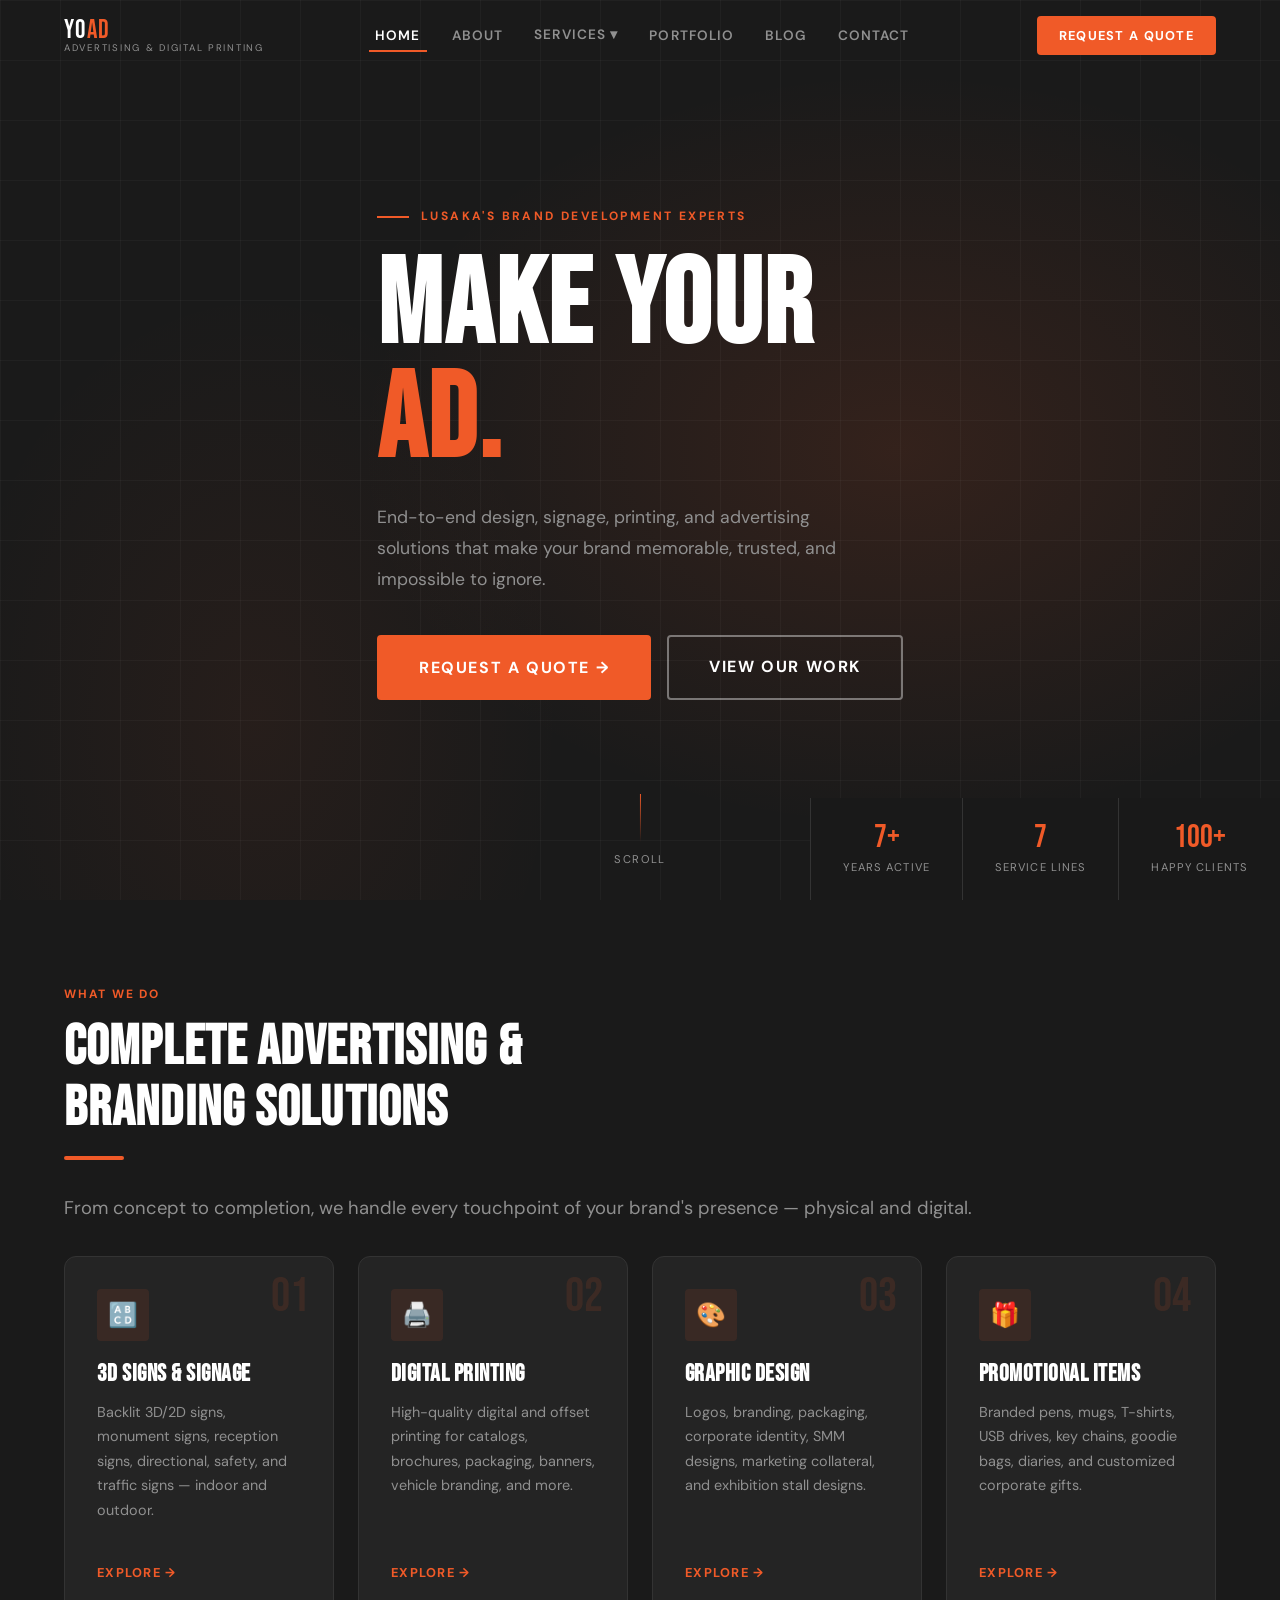
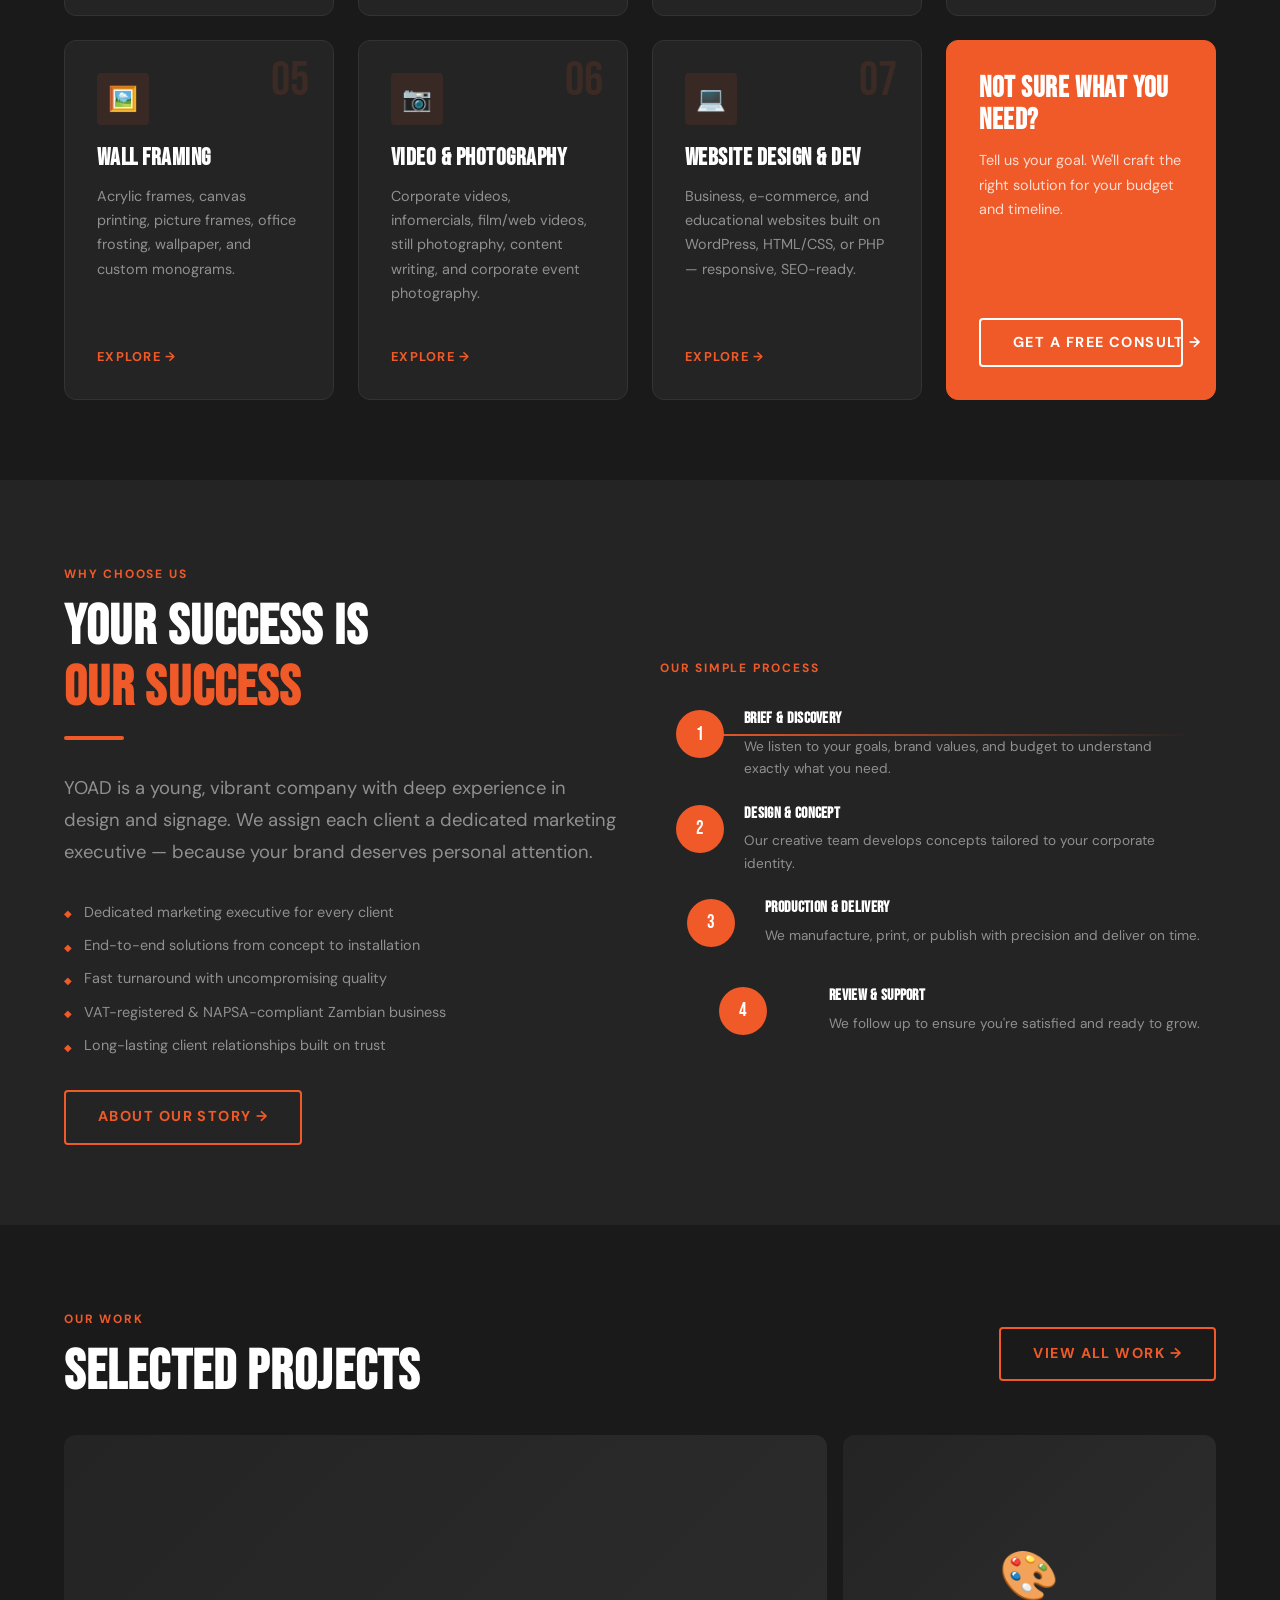
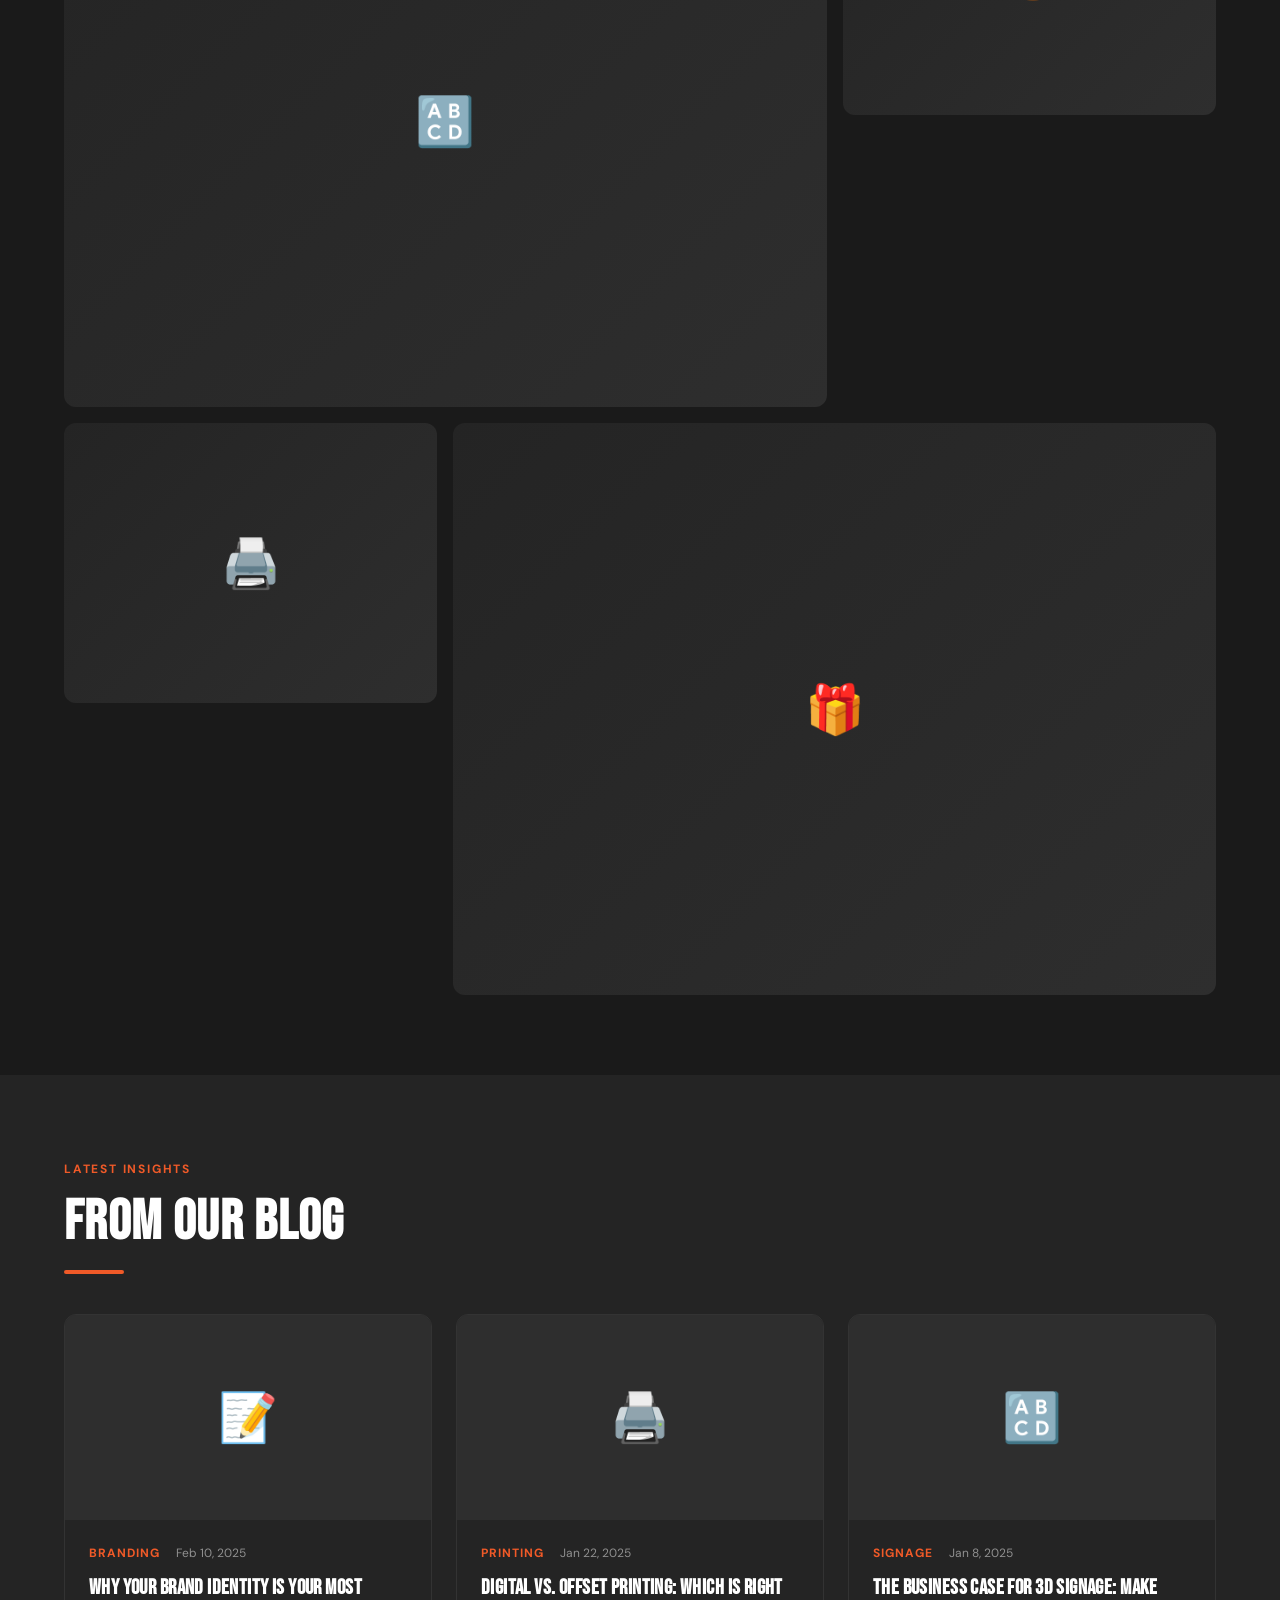
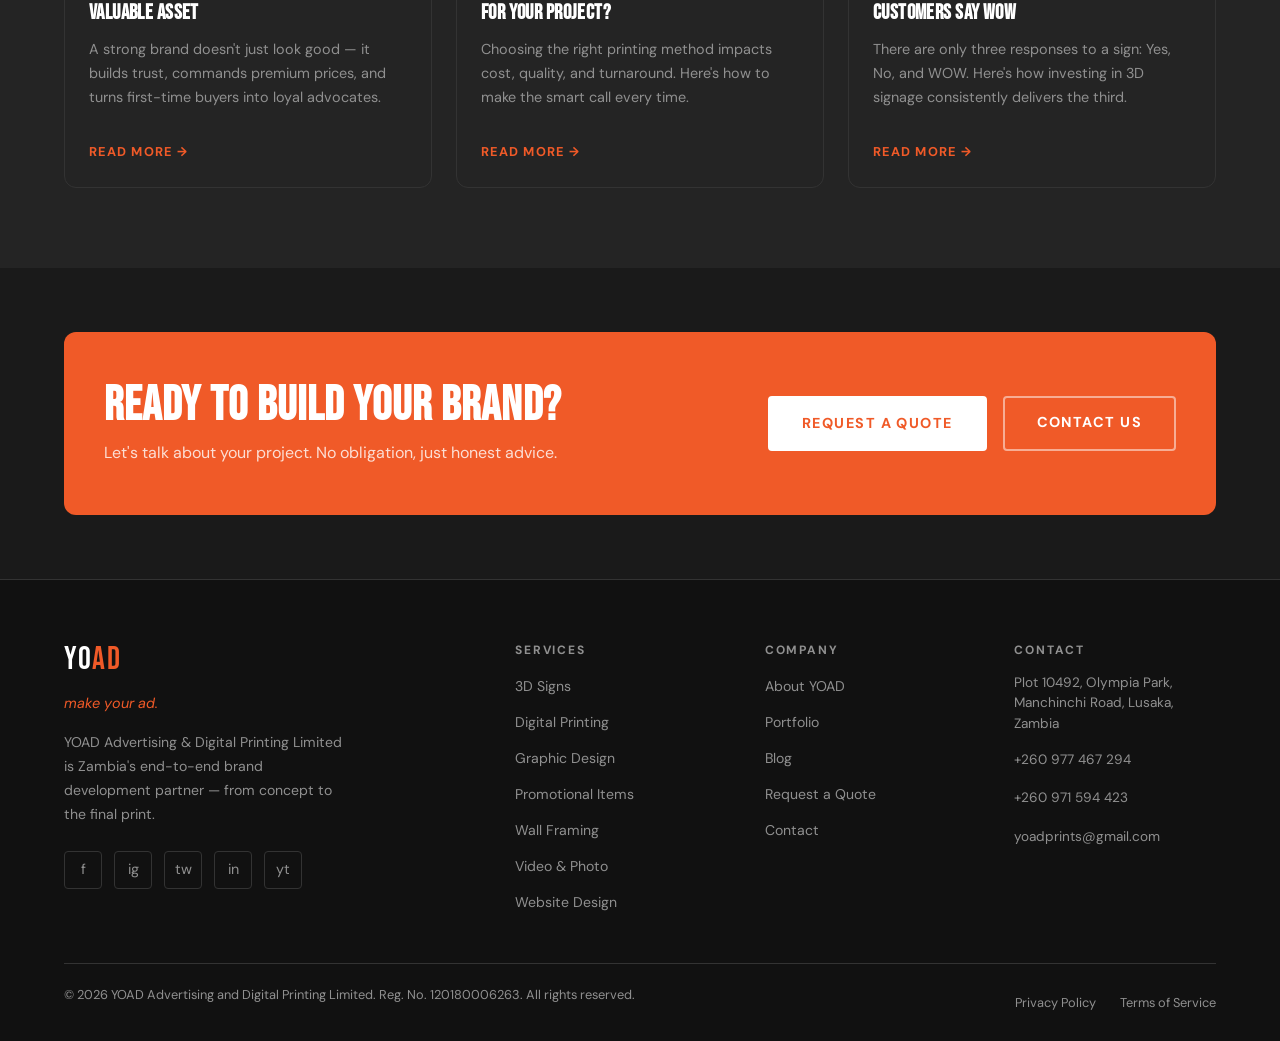
==== index.html @ f0944f30 "Add files via upload" ====
<!DOCTYPE html>
<html lang="en">
<head>
  <meta charset="UTF-8" />
  <meta name="viewport" content="width=device-width, initial-scale=1.0" />
  <title>YOAD Advertising & Digital Printing | Lusaka, Zambia</title>
  <meta name="description" content="Zambia's premier brand development company. End-to-end design, signage, digital printing, promotional items, and advertising solutions in Lusaka." />
  <meta name="keywords" content="advertising Lusaka, digital printing Zambia, 3D signs, graphic design, promotional items, signage Zambia, brand development" />
  <link rel="canonical" href="https://yoad.co.zm/" />
  <meta name="robots" content="index, follow" />

  <!-- Open Graph -->
  <meta property="og:type" content="website" />
  <meta property="og:url" content="https://yoad.co.zm/" />
  <meta property="og:title" content="YOAD Advertising & Digital Printing | make your ad." />
  <meta property="og:description" content="Zambia's premier brand development company. End-to-end design, signage, digital printing, and advertising solutions in Lusaka." />
  <meta property="og:image" content="/assets/social/og-image.jpg" />
  <meta property="og:locale" content="en_ZM" />

  <!-- Twitter Card -->
  <meta name="twitter:card" content="summary_large_image" />
  <meta name="twitter:title" content="YOAD Advertising & Digital Printing" />
  <meta name="twitter:description" content="Brand development, signage & digital printing in Lusaka, Zambia." />
  <meta name="twitter:image" content="/assets/social/og-image.jpg" />

  <!-- JSON-LD Structured Data -->
  <script type="application/ld+json">
  {
    "@context": "https://schema.org",
    "@type": "LocalBusiness",
    "name": "YOAD Advertising and Digital Printing Limited",
    "alternateName": "YOAD",
    "url": "https://yoad.co.zm",
    "logo": "https://yoad.co.zm/assets/images/logo.png",
    "image": "https://yoad.co.zm/assets/social/og-image.jpg",
    "description": "Brand development company providing designing, branding, indoor & outdoor sign solutions, laser cutting, vinyl cutting, acrylic printing, and promotional products.",
    "telephone": ["+260977467294", "+260971594423"],
    "email": "yoadprints@gmail.com",
    "address": {
      "@type": "PostalAddress",
      "streetAddress": "Plot 10492, Olympia Park, Manchinchi Road",
      "addressLocality": "Lusaka",
      "addressCountry": "ZM"
    },
    "openingHours": ["Mo-Fr 08:00-17:00", "Sa 09:00-13:00"],
    "priceRange": "$$",
    "servesCuisine": null,
    "sameAs": [
      "https://facebook.com/yoadprints",
      "https://instagram.com/yoadprints"
    ],
    "hasOfferCatalog": {
      "@type": "OfferCatalog",
      "name": "Advertising & Printing Services",
      "itemListElement": [
        {"@type": "Offer", "itemOffered": {"@type": "Service", "name": "3D Signs & Signage"}},
        {"@type": "Offer", "itemOffered": {"@type": "Service", "name": "Digital Printing"}},
        {"@type": "Offer", "itemOffered": {"@type": "Service", "name": "Graphic Design"}},
        {"@type": "Offer", "itemOffered": {"@type": "Service", "name": "Promotional Items"}},
        {"@type": "Offer", "itemOffered": {"@type": "Service", "name": "Website Design & Development"}},
        {"@type": "Offer", "itemOffered": {"@type": "Service", "name": "Wall Framing"}},
        {"@type": "Offer", "itemOffered": {"@type": "Service", "name": "Video & Photography"}}
      ]
    }
  }
  </script>

  <!-- Fonts -->
  <link rel="preconnect" href="https://fonts.googleapis.com" />
  <link rel="preconnect" href="https://fonts.gstatic.com" crossorigin />
  <link href="https://fonts.googleapis.com/css2?family=Bebas+Neue&family=DM+Sans:ital,opsz,wght@0,9..40,300;0,9..40,400;0,9..40,500;0,9..40,700;1,9..40,400&display=swap" rel="stylesheet" />

  <!-- Styles -->
  <link rel="stylesheet" href="css/styles.css" />

  <!-- Favicon placeholder -->
  <link rel="icon" href="/assets/icons/favicon.ico" />

  <!-- GA4 placeholder – replace G-XXXXXXXXXX with your Measurement ID -->
  <!--
  <script async src="https://www.googletagmanager.com/gtag/js?id=G-XXXXXXXXXX"></script>
  <script>
    window.dataLayer = window.dataLayer || [];
    function gtag(){dataLayer.push(arguments);}
    gtag('js', new Date());
    gtag('config', 'G-XXXXXXXXXX');
  </script>
  -->
</head>
<body>

  <!-- Skip link for accessibility -->
  <a class="skip-link" href="#main-content">Skip to main content</a>

  <!-- ======================================================
       NAVBAR
       ====================================================== -->
  <header role="banner">
    <nav class="navbar" aria-label="Main navigation">
      <div class="container navbar__inner">
        <!-- Logo -->
        <a href="index.html" class="navbar__logo" aria-label="YOAD home">
          <span class="navbar__logo-name">YO<span>AD</span></span>
          <span class="navbar__logo-sub">Advertising &amp; Digital Printing</span>
        </a>

        <!-- Desktop nav -->
        <ul class="navbar__nav" role="list">
          <li><a href="index.html" class="active">Home</a></li>
          <li><a href="about.html">About</a></li>
          <li class="nav-dropdown">
            <a href="services/index.html" class="nav-dropdown__trigger" aria-haspopup="true" aria-expanded="false">
              Services ▾
            </a>
            <ul class="nav-dropdown__menu" role="list">
              <li><a href="services/3d-signs.html">3D &amp; Indoor/Outdoor Signs</a></li>
              <li><a href="services/digital-printing.html">Digital Printing</a></li>
              <li><a href="services/graphic-design.html">Graphic Design</a></li>
              <li><a href="services/promotional-items.html">Promotional Items</a></li>
              <li><a href="services/wall-framing.html">Wall Framing</a></li>
              <li><a href="services/video-photography.html">Video &amp; Photography</a></li>
              <li><a href="services/website-design.html">Website Design</a></li>
            </ul>
          </li>
          <li><a href="portfolio.html">Portfolio</a></li>
          <li><a href="blog/index.html">Blog</a></li>
          <li><a href="contact.html">Contact</a></li>
        </ul>

        <!-- Desktop CTA -->
        <div class="navbar__cta">
          <button class="btn btn-primary btn-sm" data-modal-open aria-haspopup="dialog">
            Request a Quote
          </button>
        </div>

        <!-- Hamburger (mobile) -->
        <button class="navbar__hamburger" aria-label="Open menu" aria-expanded="false" aria-controls="mobile-menu">
          <span></span><span></span><span></span>
        </button>
      </div>
    </nav>

    <!-- Mobile menu -->
    <nav id="mobile-menu" class="navbar__mobile" aria-label="Mobile navigation">
      <p class="sub-label">Pages</p>
      <a href="index.html">Home</a>
      <a href="about.html">About</a>
      <a href="services/index.html">Services</a>
      <a href="portfolio.html">Portfolio</a>
      <a href="blog/index.html">Blog</a>
      <a href="contact.html">Contact</a>
      <p class="sub-label">Services</p>
      <a href="services/3d-signs.html">3D &amp; Signage</a>
      <a href="services/digital-printing.html">Digital Printing</a>
      <a href="services/graphic-design.html">Graphic Design</a>
      <a href="services/promotional-items.html">Promotional Items</a>
      <a href="services/wall-framing.html">Wall Framing</a>
      <a href="services/video-photography.html">Video &amp; Photography</a>
      <a href="services/website-design.html">Website Design</a>
      <p class="sub-label">Contact</p>
      <a href="tel:+260977467294">+260 977 467 294</a>
      <a href="mailto:yoadprints@gmail.com">yoadprints@gmail.com</a>
    </nav>
  </header>

  <!-- ======================================================
       MAIN CONTENT
       ====================================================== -->
  <main id="main-content">

    <!-- HERO -->
    <section class="hero" aria-label="Hero">
      <div class="hero__bg" aria-hidden="true"></div>
      <div class="hero__grid-lines" aria-hidden="true"></div>

      <div class="container">
        <div class="hero__content">
          <p class="hero__eyebrow anim-fade-up">Lusaka's Brand Development Experts</p>
          <h1 class="hero__title anim-fade-up anim-delay-1">
            Make Your
            <em>Ad.</em>
          </h1>
          <p class="hero__desc anim-fade-up anim-delay-2">
            End-to-end design, signage, printing, and advertising solutions that make your brand memorable, trusted, and impossible to ignore.
          </p>
          <div class="hero__ctas anim-fade-up anim-delay-3">
            <button class="btn btn-primary btn-lg" data-modal-open aria-haspopup="dialog">
              Request a Quote →
            </button>
            <a href="portfolio.html" class="btn btn-outline btn-lg">
              View Our Work
            </a>
          </div>
        </div>
      </div>

      <!-- Stats strip -->
      <div class="hero__stats" aria-label="Company highlights">
        <div class="hero__stat">
          <div class="hero__stat-num" data-count="7" data-suffix="+">0+</div>
          <div class="hero__stat-label">Years Active</div>
        </div>
        <div class="hero__stat">
          <div class="hero__stat-num" data-count="7" data-suffix="">0</div>
          <div class="hero__stat-label">Service Lines</div>
        </div>
        <div class="hero__stat">
          <div class="hero__stat-num" data-count="100" data-suffix="+">0+</div>
          <div class="hero__stat-label">Happy Clients</div>
        </div>
      </div>

      <!-- Scroll indicator -->
      <div class="hero__scroll" aria-hidden="true">
        <div class="hero__scroll-line"></div>
        <span>Scroll</span>
      </div>
    </section>

    <!-- SERVICES GRID -->
    <section class="section" id="services" aria-labelledby="services-heading">
      <div class="container">
        <p class="section-label" data-reveal>What We Do</p>
        <h2 data-reveal data-reveal-delay="1">Complete Advertising &amp;<br/>Branding Solutions</h2>
        <div class="accent-line" data-reveal data-reveal-delay="2"></div>
        <p class="lead mb-lg" data-reveal data-reveal-delay="2">
          From concept to completion, we handle every touchpoint of your brand's presence — physical and digital.
        </p>

        <div class="grid-4" role="list">

          <article class="service-card" role="listitem" data-reveal>
            <div class="service-card__num" aria-hidden="true">01</div>
            <div class="service-card__icon" aria-hidden="true">🔠</div>
            <h3>3D Signs &amp; Signage</h3>
            <p>Backlit 3D/2D signs, monument signs, reception signs, directional, safety, and traffic signs — indoor and outdoor.</p>
            <a href="services/3d-signs.html" class="service-card__link">Explore →</a>
          </article>

          <article class="service-card" role="listitem" data-reveal data-reveal-delay="1">
            <div class="service-card__num" aria-hidden="true">02</div>
            <div class="service-card__icon" aria-hidden="true">🖨️</div>
            <h3>Digital Printing</h3>
            <p>High-quality digital and offset printing for catalogs, brochures, packaging, banners, vehicle branding, and more.</p>
            <a href="services/digital-printing.html" class="service-card__link">Explore →</a>
          </article>

          <article class="service-card" role="listitem" data-reveal data-reveal-delay="2">
            <div class="service-card__num" aria-hidden="true">03</div>
            <div class="service-card__icon" aria-hidden="true">🎨</div>
            <h3>Graphic Design</h3>
            <p>Logos, branding, packaging, corporate identity, SMM designs, marketing collateral, and exhibition stall designs.</p>
            <a href="services/graphic-design.html" class="service-card__link">Explore →</a>
          </article>

          <article class="service-card" role="listitem" data-reveal data-reveal-delay="3">
            <div class="service-card__num" aria-hidden="true">04</div>
            <div class="service-card__icon" aria-hidden="true">🎁</div>
            <h3>Promotional Items</h3>
            <p>Branded pens, mugs, T-shirts, USB drives, key chains, goodie bags, diaries, and customized corporate gifts.</p>
            <a href="services/promotional-items.html" class="service-card__link">Explore →</a>
          </article>

          <article class="service-card" role="listitem" data-reveal>
            <div class="service-card__num" aria-hidden="true">05</div>
            <div class="service-card__icon" aria-hidden="true">🖼️</div>
            <h3>Wall Framing</h3>
            <p>Acrylic frames, canvas printing, picture frames, office frosting, wallpaper, and custom monograms.</p>
            <a href="services/wall-framing.html" class="service-card__link">Explore →</a>
          </article>

          <article class="service-card" role="listitem" data-reveal data-reveal-delay="1">
            <div class="service-card__num" aria-hidden="true">06</div>
            <div class="service-card__icon" aria-hidden="true">📷</div>
            <h3>Video &amp; Photography</h3>
            <p>Corporate videos, infomercials, film/web videos, still photography, content writing, and corporate event photography.</p>
            <a href="services/video-photography.html" class="service-card__link">Explore →</a>
          </article>

          <article class="service-card" role="listitem" data-reveal data-reveal-delay="2">
            <div class="service-card__num" aria-hidden="true">07</div>
            <div class="service-card__icon" aria-hidden="true">💻</div>
            <h3>Website Design &amp; Dev</h3>
            <p>Business, e-commerce, and educational websites built on WordPress, HTML/CSS, or PHP — responsive, SEO-ready.</p>
            <a href="services/website-design.html" class="service-card__link">Explore →</a>
          </article>

          <!-- CTA Card -->
          <article class="service-card" role="listitem" data-reveal data-reveal-delay="3" style="background: var(--orange); border-color: var(--orange);">
            <h3 style="color:#fff; font-size:1.8rem; margin-top:auto;">Not sure what you need?</h3>
            <p style="color:rgba(255,255,255,0.8);">Tell us your goal. We'll craft the right solution for your budget and timeline.</p>
            <button class="btn btn-outline mt-lg" data-modal-open style="border-color:#fff; color:#fff; margin-top:1.5rem;">
              Get a Free Consult →
            </button>
          </article>

        </div>
      </div>
    </section>

    <!-- WHY YOAD -->
    <section class="section section--graphite" aria-labelledby="why-heading">
      <div class="container">
        <div class="grid-2 gap-lg" style="align-items:center;">
          <div>
            <p class="section-label" data-reveal>Why Choose Us</p>
            <h2 id="why-heading" data-reveal data-reveal-delay="1">Your Success Is<br/><span class="text-orange">Our Success</span></h2>
            <div class="accent-line" data-reveal data-reveal-delay="2"></div>
            <p class="lead" data-reveal data-reveal-delay="2">
              YOAD is a young, vibrant company with deep experience in design and signage. We assign each client a dedicated marketing executive — because your brand deserves personal attention.
            </p>
            <ul class="checklist mt-lg" data-reveal data-reveal-delay="3">
              <li>Dedicated marketing executive for every client</li>
              <li>End-to-end solutions from concept to installation</li>
              <li>Fast turnaround with uncompromising quality</li>
              <li>VAT-registered &amp; NAPSA-compliant Zambian business</li>
              <li>Long-lasting client relationships built on trust</li>
            </ul>
            <div class="mt-lg" data-reveal data-reveal-delay="4">
              <a href="about.html" class="btn btn-outline-orange">About Our Story →</a>
            </div>
          </div>

          <div data-reveal data-reveal-delay="2">
            <!-- Process steps -->
            <p class="section-label" style="margin-bottom:2rem;">Our Simple Process</p>
            <div class="steps" style="flex-direction:column; gap:1.5rem;">
              <div class="step" style="text-align:left; display:flex; gap:1.25rem; align-items:flex-start;">
                <div class="step__num" style="flex-shrink:0;">1</div>
                <div>
                  <h4>Brief &amp; Discovery</h4>
                  <p>We listen to your goals, brand values, and budget to understand exactly what you need.</p>
                </div>
              </div>
              <div class="step" style="text-align:left; display:flex; gap:1.25rem; align-items:flex-start;">
                <div class="step__num" style="flex-shrink:0;">2</div>
                <div>
                  <h4>Design &amp; Concept</h4>
                  <p>Our creative team develops concepts tailored to your corporate identity.</p>
                </div>
              </div>
              <div class="step" style="text-align:left; display:flex; gap:1.25rem; align-items:flex-start;">
                <div class="step__num" style="flex-shrink:0;">3</div>
                <div>
                  <h4>Production &amp; Delivery</h4>
                  <p>We manufacture, print, or publish with precision and deliver on time.</p>
                </div>
              </div>
              <div class="step" style="text-align:left; display:flex; gap:1.25rem; align-items:flex-start;">
                <div class="step__num" style="flex-shrink:0;">4</div>
                <div>
                  <h4>Review &amp; Support</h4>
                  <p>We follow up to ensure you're satisfied and ready to grow.</p>
                </div>
              </div>
            </div>
          </div>
        </div>
      </div>
    </section>

    <!-- PORTFOLIO PREVIEW -->
    <section class="section" aria-labelledby="portfolio-heading">
      <div class="container">
        <div class="flex flex-between mb-lg" style="flex-wrap:wrap; gap:1rem;">
          <div>
            <p class="section-label" data-reveal>Our Work</p>
            <h2 id="portfolio-heading" data-reveal data-reveal-delay="1">Selected Projects</h2>
          </div>
          <a href="portfolio.html" class="btn btn-outline-orange" data-reveal data-reveal-delay="2">View All Work →</a>
        </div>

        <div class="portfolio-grid" data-reveal>

          <div class="portfolio-card portfolio-card--wide">
            <div class="portfolio-card__placeholder">🔠</div>
            <div class="portfolio-card__overlay">
              <p class="portfolio-card__tag">3D Signage</p>
              <p class="portfolio-card__title">Frotcom Intelligent Systems — Backlit 3D Sign</p>
            </div>
          </div>

          <div class="portfolio-card">
            <div class="portfolio-card__placeholder">🎨</div>
            <div class="portfolio-card__overlay">
              <p class="portfolio-card__tag">Branding</p>
              <p class="portfolio-card__title">Full Corporate Identity Suite</p>
            </div>
          </div>

          <div class="portfolio-card">
            <div class="portfolio-card__placeholder">🖨️</div>
            <div class="portfolio-card__overlay">
              <p class="portfolio-card__tag">Digital Print</p>
              <p class="portfolio-card__title">Large-Format Banner Campaign</p>
            </div>
          </div>

          <div class="portfolio-card portfolio-card--wide">
            <div class="portfolio-card__placeholder">🎁</div>
            <div class="portfolio-card__overlay">
              <p class="portfolio-card__tag">Promotional</p>
              <p class="portfolio-card__title">YOAD Branded Merchandise Collection</p>
            </div>
          </div>

        </div>
        <!-- Note: Replace portfolio-card__placeholder divs with actual <img> tags with srcset when photos are available -->
      </div>
    </section>

    <!-- BLOG PREVIEW -->
    <section class="section section--graphite" aria-labelledby="blog-heading">
      <div class="container">
        <p class="section-label" data-reveal>Latest Insights</p>
        <h2 id="blog-heading" data-reveal data-reveal-delay="1">From Our Blog</h2>
        <div class="accent-line" data-reveal data-reveal-delay="2"></div>

        <div class="grid-3" style="margin-top:2.5rem;">

          <article class="blog-card" data-reveal>
            <div class="blog-card__img">📝</div>
            <div class="blog-card__body">
              <div class="blog-card__meta">
                <span class="blog-card__tag">Branding</span>
                <time datetime="2025-02-10">Feb 10, 2025</time>
              </div>
              <h3>Why Your Brand Identity Is Your Most Valuable Asset</h3>
              <p>A strong brand doesn't just look good — it builds trust, commands premium prices, and turns first-time buyers into loyal advocates.</p>
              <a href="blog/brand-identity.html" class="blog-card__link">Read More →</a>
            </div>
          </article>

          <article class="blog-card" data-reveal data-reveal-delay="1">
            <div class="blog-card__img">🖨️</div>
            <div class="blog-card__body">
              <div class="blog-card__meta">
                <span class="blog-card__tag">Printing</span>
                <time datetime="2025-01-22">Jan 22, 2025</time>
              </div>
              <h3>Digital vs. Offset Printing: Which Is Right for Your Project?</h3>
              <p>Choosing the right printing method impacts cost, quality, and turnaround. Here's how to make the smart call every time.</p>
              <a href="blog/digital-vs-offset-printing.html" class="blog-card__link">Read More →</a>
            </div>
          </article>

          <article class="blog-card" data-reveal data-reveal-delay="2">
            <div class="blog-card__img">🔠</div>
            <div class="blog-card__body">
              <div class="blog-card__meta">
                <span class="blog-card__tag">Signage</span>
                <time datetime="2025-01-08">Jan 8, 2025</time>
              </div>
              <h3>The Business Case for 3D Signage: Make Customers Say WOW</h3>
              <p>There are only three responses to a sign: Yes, No, and WOW. Here's how investing in 3D signage consistently delivers the third.</p>
              <a href="blog/3d-signage-business-case.html" class="blog-card__link">Read More →</a>
            </div>
          </article>

        </div>
      </div>
    </section>

    <!-- CONTACT CTA STRIP -->
    <section class="section" style="padding:4rem 0;" aria-label="Contact call to action">
      <div class="container">
        <div style="background:var(--orange); border-radius:var(--radius-lg); padding:3rem 2.5rem; display:flex; align-items:center; justify-content:space-between; flex-wrap:wrap; gap:2rem;" data-reveal>
          <div>
            <h2 style="color:#fff; font-size:clamp(1.8rem,4vw,3rem); margin-bottom:0.5rem;">Ready to Build Your Brand?</h2>
            <p style="color:rgba(255,255,255,0.8); font-size:1rem;">Let's talk about your project. No obligation, just honest advice.</p>
          </div>
          <div style="display:flex; gap:1rem; flex-wrap:wrap;">
            <button class="btn" style="background:#fff; color:var(--orange); border:2px solid #fff;" data-modal-open>
              Request a Quote
            </button>
            <a href="contact.html" class="btn" style="background:transparent; color:#fff; border:2px solid rgba(255,255,255,0.5);">
              Contact Us
            </a>
          </div>
        </div>
      </div>
    </section>

  </main>

  <!-- ======================================================
       FOOTER
       ====================================================== -->
  <footer class="footer" role="contentinfo">
    <div class="container">
      <div class="footer__grid">
        <div class="footer__brand">
          <p class="footer__brand-name">YO<span>AD</span></p>
          <p class="footer__tagline">make your ad.</p>
          <p class="footer__desc">
            YOAD Advertising &amp; Digital Printing Limited is Zambia's end-to-end brand development partner — from concept to the final print.
          </p>
          <div class="footer__social" aria-label="Social media links">
            <a href="https://facebook.com/yoadprints" aria-label="Facebook" rel="noopener noreferrer" target="_blank">f</a>
            <a href="https://instagram.com/yoadprints" aria-label="Instagram" rel="noopener noreferrer" target="_blank">ig</a>
            <a href="https://twitter.com/yoadprints" aria-label="Twitter" rel="noopener noreferrer" target="_blank">tw</a>
            <a href="https://linkedin.com/company/yoad-advertising" aria-label="LinkedIn" rel="noopener noreferrer" target="_blank">in</a>
            <a href="https://youtube.com/@yoadprints" aria-label="YouTube" rel="noopener noreferrer" target="_blank">yt</a>
          </div>
        </div>

        <div class="footer__col">
          <h4>Services</h4>
          <ul role="list">
            <li><a href="services/3d-signs.html">3D Signs</a></li>
            <li><a href="services/digital-printing.html">Digital Printing</a></li>
            <li><a href="services/graphic-design.html">Graphic Design</a></li>
            <li><a href="services/promotional-items.html">Promotional Items</a></li>
            <li><a href="services/wall-framing.html">Wall Framing</a></li>
            <li><a href="services/video-photography.html">Video &amp; Photo</a></li>
            <li><a href="services/website-design.html">Website Design</a></li>
          </ul>
        </div>

        <div class="footer__col">
          <h4>Company</h4>
          <ul role="list">
            <li><a href="about.html">About YOAD</a></li>
            <li><a href="portfolio.html">Portfolio</a></li>
            <li><a href="blog/index.html">Blog</a></li>
            <li><a href="quote.html">Request a Quote</a></li>
            <li><a href="contact.html">Contact</a></li>
          </ul>
        </div>

        <div class="footer__col">
          <h4>Contact</h4>
          <ul role="list" style="gap:0.75rem;">
            <li style="color:var(--muted); font-size:0.85rem; line-height:1.5;">Plot 10492, Olympia Park,<br/>Manchinchi Road, Lusaka, Zambia</li>
            <li><a href="tel:+260977467294" style="color:var(--muted); font-size:0.85rem;">+260 977 467 294</a></li>
            <li><a href="tel:+260971594423" style="color:var(--muted); font-size:0.85rem;">+260 971 594 423</a></li>
            <li><a href="mailto:yoadprints@gmail.com" style="color:var(--muted); font-size:0.85rem;">yoadprints@gmail.com</a></li>
          </ul>
        </div>
      </div>

      <div class="footer__bottom">
        <p>&copy; <span id="year"></span> YOAD Advertising and Digital Printing Limited. Reg. No. 120180006263. All rights reserved.</p>
        <div class="footer__bottom-links" role="list">
          <a href="privacy.html">Privacy Policy</a>
          <a href="terms.html">Terms of Service</a>
        </div>
      </div>
    </div>
  </footer>

  <!-- ======================================================
       QUOTE MODAL
       ====================================================== -->
  <div class="modal-overlay" role="dialog" aria-modal="true" aria-labelledby="modal-title" aria-hidden="true">
    <div class="modal">
      <button class="modal__close" data-modal-close aria-label="Close quote form">✕</button>
      <p class="section-label">Get Started</p>
      <h2 id="modal-title">Request a Quote</h2>
      <p class="lead">Tell us about your project and we'll get back to you within one business day.</p>

      <!-- Netlify Forms hidden form (needed for detection) -->
      <form name="quote-request" netlify netlify-honeypot="bot-field" hidden>
        <input name="name" /><input name="email" /><input name="phone" />
        <input name="service" /><textarea name="message"></textarea>
      </form>

      <form data-netlify-form action="/" method="POST">
        <input type="hidden" name="form-name" value="quote-request" />
        <!-- Honeypot -->
        <div class="honeypot" aria-hidden="true">
          <label>Don't fill this out: <input name="bot-field" tabindex="-1" /></label>
        </div>

        <div class="form-row">
          <div class="form-group">
            <label class="form-label" for="q-name">Full Name *</label>
            <input class="form-control" type="text" id="q-name" name="name" required placeholder="Your name" autocomplete="name" />
          </div>
          <div class="form-group">
            <label class="form-label" for="q-email">Email Address *</label>
            <input class="form-control" type="email" id="q-email" name="email" required placeholder="you@company.com" autocomplete="email" />
          </div>
        </div>

        <div class="form-row">
          <div class="form-group">
            <label class="form-label" for="q-phone">Phone Number</label>
            <input class="form-control" type="tel" id="q-phone" name="phone" placeholder="+260 xxx xxx xxx" autocomplete="tel" />
          </div>
          <div class="form-group">
            <label class="form-label" for="q-service">Service Needed *</label>
            <select class="form-control" id="q-service" name="service" required>
              <option value="">Select a service…</option>
              <option>3D Signs &amp; Signage</option>
              <option>Digital Printing</option>
              <option>Graphic Design</option>
              <option>Promotional Items</option>
              <option>Wall Framing</option>
              <option>Video &amp; Photography</option>
              <option>Website Design &amp; Development</option>
              <option>Multiple Services</option>
              <option>Not Sure — Need Advice</option>
            </select>
          </div>
        </div>

        <div class="form-group">
          <label class="form-label" for="q-message">Project Details *</label>
          <textarea class="form-control" id="q-message" name="message" required placeholder="Describe your project, timeline, and any specific requirements…"></textarea>
        </div>

        <button type="submit" class="btn btn-primary" style="width:100%;">Send Quote Request →</button>
        <p class="form-note" style="text-align:center; margin-top:0.75rem;">We respond within 1 business day. Your details are never shared.</p>
      </form>

      <div class="form-success" role="alert">
        <p style="font-size:2rem; margin-bottom:0.5rem;">✅</p>
        <h3>Quote request sent!</h3>
        <p>Thank you — we'll be in touch within one business day.</p>
      </div>
    </div>
  </div>

  <!-- Mobile Phone CTA Bar -->
  <a class="phone-cta-bar" href="tel:+260977467294" aria-label="Call YOAD now">
    📞 Call Us Now: +260 977 467 294
  </a>

  <script>
    document.getElementById('year').textContent = new Date().getFullYear();
  </script>
  <script src="js/main.js" defer></script>
</body>
</html>
---- css/styles.css ----
/* =============================================================
   YOAD Advertising & Digital Printing — styles.css
   ---------------------------------------------------------------
   STYLE GUIDE
   Colors:
     --charcoal:   #1A1A1A  (primary dark background)
     --graphite:   #2A2A2A  (card / section backgrounds)
     --orange:     #F05A28  (brand accent — CTAs, highlights)
     --orange-lt:  #FF7A47  (hover state)
     --cream:      #F7F4EF  (light background sections)
     --white:      #FFFFFF
     --muted:      #888888  (secondary text)
     --border:     #333333  (subtle borders)

   Fonts:
     Display / Headings : 'Bebas Neue'  (bold, impactful)
     Body               : 'DM Sans'    (clean, readable)

   Spacing scale (rem):
     xs  0.25   sm  0.5   md  1   lg  1.5   xl  2.5   2xl  4   3xl  6

   Buttons:
     .btn-primary  → orange fill, white text, uppercase
     .btn-outline  → transparent, orange border/text
     .btn-ghost    → no border, underline on hover

   Breakpoints:
     mobile   < 768px
     tablet   768px – 1024px
     desktop  > 1024px
   ============================================================= */

/* 1. CSS VARIABLES & RESET
   ============================================================= */
:root {
  --charcoal: #1A1A1A;
  --graphite: #242424;
  --graphite-lt: #2E2E2E;
  --orange: #F05A28;
  --orange-lt: #FF7A47;
  --orange-dk: #C8451C;
  --cream: #F7F4EF;
  --white: #FFFFFF;
  --muted: #909090;
  --border: #333333;
  --text: #E8E8E8;
  --text-dk: #1A1A1A;

  --font-display: 'Bebas Neue', 'Arial Black', sans-serif;
  --font-body: 'DM Sans', 'Helvetica Neue', Arial, sans-serif;

  --radius: 4px;
  --radius-lg: 12px;
  --transition: 0.22s ease;
  --shadow: 0 4px 24px rgba(0,0,0,0.35);
  --shadow-orange: 0 4px 20px rgba(240,90,40,0.3);

  --container: 1200px;
  --gap: 1.5rem;
}

*, *::before, *::after { box-sizing: border-box; margin: 0; padding: 0; }
html { scroll-behavior: smooth; font-size: 16px; }
body {
  font-family: var(--font-body);
  background: var(--charcoal);
  color: var(--text);
  line-height: 1.65;
  overflow-x: hidden;
}
img { display: block; max-width: 100%; height: auto; }
a { color: inherit; text-decoration: none; }
ul { list-style: none; }
button { cursor: pointer; font-family: var(--font-body); border: none; background: none; }
input, textarea, select { font-family: var(--font-body); }

/* 2. SKIP LINK (Accessibility)
   ============================================================= */
.skip-link {
  position: absolute;
  top: -100%;
  left: 1rem;
  background: var(--orange);
  color: var(--white);
  padding: 0.5rem 1rem;
  border-radius: var(--radius);
  font-weight: 700;
  z-index: 9999;
  transition: top 0.2s;
}
.skip-link:focus { top: 1rem; }

/* 3. TYPOGRAPHY
   ============================================================= */
h1, h2, h3, h4, h5, h6 {
  font-family: var(--font-display);
  line-height: 1.1;
  letter-spacing: 0.02em;
  color: var(--white);
}
h1 { font-size: clamp(3rem, 8vw, 6rem); }
h2 { font-size: clamp(2rem, 5vw, 3.5rem); }
h3 { font-size: clamp(1.4rem, 3vw, 2rem); }
h4 { font-size: 1.25rem; }
p { margin-bottom: 1rem; }
p:last-child { margin-bottom: 0; }
.text-orange { color: var(--orange); }
.text-muted { color: var(--muted); }
.text-cream { color: var(--cream); }
.uppercase { text-transform: uppercase; }
.lead { font-size: 1.15rem; line-height: 1.75; color: var(--muted); }

/* Section label */
.section-label {
  display: inline-block;
  font-family: var(--font-body);
  font-size: 0.75rem;
  font-weight: 700;
  text-transform: uppercase;
  letter-spacing: 0.15em;
  color: var(--orange);
  margin-bottom: 0.75rem;
}

/* 4. LAYOUT
   ============================================================= */
.container {
  max-width: var(--container);
  margin: 0 auto;
  padding: 0 1.5rem;
}
.section { padding: 5rem 0; }
.section--cream {
  background: var(--cream);
  color: var(--text-dk);
}
.section--cream h2,
.section--cream h3,
.section--cream h4,
.section--cream .section-label { color: var(--text-dk); }
.section--cream .section-label { color: var(--orange-dk); }
.section--cream .text-muted { color: #555; }
.section--graphite { background: var(--graphite); }
.section--dark { background: #111; }

.grid-2 { display: grid; grid-template-columns: 1fr 1fr; gap: var(--gap); }
.grid-3 { display: grid; grid-template-columns: repeat(3, 1fr); gap: var(--gap); }
.grid-4 { display: grid; grid-template-columns: repeat(4, 1fr); gap: var(--gap); }
.flex { display: flex; }
.flex-center { align-items: center; justify-content: center; }
.flex-between { align-items: center; justify-content: space-between; }
.flex-wrap { flex-wrap: wrap; }
.gap-sm { gap: 0.75rem; }
.gap { gap: 1.5rem; }
.gap-lg { gap: 2.5rem; }
.mt-sm { margin-top: 0.5rem; }
.mt { margin-top: 1rem; }
.mt-lg { margin-top: 2rem; }
.mb-lg { margin-bottom: 2rem; }
.text-center { text-align: center; }

/* 5. BUTTONS
   ============================================================= */
.btn {
  display: inline-flex;
  align-items: center;
  gap: 0.5rem;
  padding: 0.85rem 2rem;
  font-family: var(--font-body);
  font-size: 0.9rem;
  font-weight: 700;
  text-transform: uppercase;
  letter-spacing: 0.1em;
  border-radius: var(--radius);
  transition: all var(--transition);
  cursor: pointer;
  white-space: nowrap;
}
.btn:focus-visible {
  outline: 3px solid var(--orange);
  outline-offset: 3px;
}
.btn-primary {
  background: var(--orange);
  color: var(--white);
  border: 2px solid var(--orange);
}
.btn-primary:hover {
  background: var(--orange-lt);
  border-color: var(--orange-lt);
  transform: translateY(-2px);
  box-shadow: var(--shadow-orange);
}
.btn-outline {
  background: transparent;
  color: var(--white);
  border: 2px solid rgba(255,255,255,0.4);
}
.btn-outline:hover {
  border-color: var(--orange);
  color: var(--orange);
}
.btn-outline-orange {
  background: transparent;
  color: var(--orange);
  border: 2px solid var(--orange);
}
.btn-outline-orange:hover {
  background: var(--orange);
  color: var(--white);
}
.btn-ghost {
  background: transparent;
  color: var(--muted);
  border: 2px solid transparent;
  padding-left: 0;
}
.btn-ghost:hover { color: var(--white); }
.btn-sm { padding: 0.55rem 1.25rem; font-size: 0.8rem; }
.btn-lg { padding: 1.1rem 2.5rem; font-size: 1rem; }

/* 6. NAVBAR
   ============================================================= */
.navbar {
  position: fixed;
  top: 0; left: 0; right: 0;
  z-index: 1000;
  padding: 1rem 0;
  transition: background var(--transition), padding var(--transition), box-shadow var(--transition);
}
.navbar.scrolled {
  background: rgba(26,26,26,0.97);
  padding: 0.65rem 0;
  box-shadow: 0 2px 20px rgba(0,0,0,0.5);
  backdrop-filter: blur(10px);
}
.navbar__inner {
  display: flex;
  align-items: center;
  justify-content: space-between;
}
.navbar__logo {
  display: flex;
  flex-direction: column;
  line-height: 1;
}
.navbar__logo-name {
  font-family: var(--font-display);
  font-size: 1.6rem;
  letter-spacing: 0.05em;
  color: var(--white);
}
.navbar__logo-name span { color: var(--orange); }
.navbar__logo-sub {
  font-size: 0.6rem;
  letter-spacing: 0.18em;
  text-transform: uppercase;
  color: var(--muted);
}
.navbar__nav {
  display: flex;
  align-items: center;
  gap: 0.25rem;
}
.navbar__nav a {
  padding: 0.5rem 0.85rem;
  font-size: 0.85rem;
  font-weight: 600;
  text-transform: uppercase;
  letter-spacing: 0.08em;
  color: var(--muted);
  border-radius: var(--radius);
  transition: color var(--transition);
  position: relative;
}
.navbar__nav a::after {
  content: '';
  position: absolute;
  bottom: 0; left: 50%;
  width: 0; height: 2px;
  background: var(--orange);
  transition: width var(--transition), left var(--transition);
}
.navbar__nav a:hover, .navbar__nav a.active {
  color: var(--white);
}
.navbar__nav a:hover::after, .navbar__nav a.active::after {
  width: 80%; left: 10%;
}
/* Dropdown */
.nav-dropdown { position: relative; }
.nav-dropdown__trigger { display: flex; align-items: center; gap: 0.3rem; }
.nav-dropdown__menu {
  position: absolute;
  top: calc(100% + 0.75rem);
  left: 50%;
  transform: translateX(-50%);
  min-width: 220px;
  background: var(--graphite);
  border: 1px solid var(--border);
  border-radius: var(--radius-lg);
  padding: 0.5rem;
  opacity: 0;
  pointer-events: none;
  transition: opacity var(--transition), transform var(--transition);
  transform: translateX(-50%) translateY(-8px);
  box-shadow: var(--shadow);
}
.nav-dropdown:hover .nav-dropdown__menu,
.nav-dropdown:focus-within .nav-dropdown__menu {
  opacity: 1;
  pointer-events: all;
  transform: translateX(-50%) translateY(0);
}
.nav-dropdown__menu a {
  display: block;
  padding: 0.6rem 1rem;
  font-size: 0.82rem;
  color: var(--muted);
  border-radius: var(--radius);
  text-transform: none;
  letter-spacing: 0;
  font-weight: 500;
}
.nav-dropdown__menu a:hover {
  color: var(--white);
  background: rgba(240,90,40,0.1);
}
.navbar__cta { margin-left: 1rem; }
/* Hamburger */
.navbar__hamburger {
  display: none;
  flex-direction: column;
  gap: 5px;
  padding: 0.5rem;
  cursor: pointer;
}
.navbar__hamburger span {
  display: block;
  width: 24px; height: 2px;
  background: var(--white);
  transition: all var(--transition);
  border-radius: 2px;
}
.navbar__hamburger.open span:nth-child(1) {
  transform: rotate(45deg) translate(5px,5px);
}
.navbar__hamburger.open span:nth-child(2) { opacity: 0; }
.navbar__hamburger.open span:nth-child(3) {
  transform: rotate(-45deg) translate(5px,-5px);
}
/* Mobile menu */
.navbar__mobile {
  display: none;
  position: fixed;
  inset: 0;
  background: var(--charcoal);
  z-index: 999;
  padding: 5rem 2rem 2rem;
  flex-direction: column;
  gap: 0.5rem;
  overflow-y: auto;
}
.navbar__mobile.open { display: flex; }
.navbar__mobile a {
  font-family: var(--font-display);
  font-size: 2rem;
  letter-spacing: 0.05em;
  color: var(--muted);
  padding: 0.5rem 0;
  border-bottom: 1px solid var(--border);
  transition: color var(--transition);
}
.navbar__mobile a:hover { color: var(--orange); }
.navbar__mobile .sub-label {
  font-family: var(--font-body);
  font-size: 0.7rem;
  text-transform: uppercase;
  letter-spacing: 0.15em;
  color: var(--orange);
  margin-top: 1.5rem;
  margin-bottom: 0.25rem;
}

/* 7. HERO
   ============================================================= */
.hero {
  position: relative;
  min-height: 100vh;
  display: flex;
  align-items: center;
  overflow: hidden;
  background: var(--charcoal);
}
.hero__bg {
  position: absolute;
  inset: 0;
  background:
    radial-gradient(ellipse 60% 60% at 70% 50%, rgba(240,90,40,0.12) 0%, transparent 70%),
    radial-gradient(ellipse 40% 80% at 20% 80%, rgba(240,90,40,0.06) 0%, transparent 60%);
}
.hero__grid-lines {
  position: absolute;
  inset: 0;
  background-image:
    linear-gradient(rgba(255,255,255,0.03) 1px, transparent 1px),
    linear-gradient(90deg, rgba(255,255,255,0.03) 1px, transparent 1px);
  background-size: 60px 60px;
}
.hero__content {
  position: relative;
  z-index: 2;
  max-width: 780px;
}
.hero__eyebrow {
  display: inline-flex;
  align-items: center;
  gap: 0.75rem;
  font-size: 0.75rem;
  font-weight: 700;
  text-transform: uppercase;
  letter-spacing: 0.2em;
  color: var(--orange);
  margin-bottom: 1.5rem;
}
.hero__eyebrow::before {
  content: '';
  display: block;
  width: 32px; height: 2px;
  background: var(--orange);
}
.hero__title {
  font-size: clamp(4rem, 10vw, 7.5rem);
  line-height: 0.95;
  margin-bottom: 1.5rem;
}
.hero__title em {
  font-style: normal;
  color: var(--orange);
  display: block;
}
.hero__desc {
  font-size: 1.1rem;
  color: var(--muted);
  max-width: 500px;
  margin-bottom: 2.5rem;
  line-height: 1.75;
}
.hero__ctas {
  display: flex;
  gap: 1rem;
  flex-wrap: wrap;
}
.hero__scroll {
  position: absolute;
  bottom: 2rem;
  left: 50%;
  transform: translateX(-50%);
  display: flex;
  flex-direction: column;
  align-items: center;
  gap: 0.5rem;
  font-size: 0.7rem;
  letter-spacing: 0.15em;
  text-transform: uppercase;
  color: var(--muted);
}
.hero__scroll-line {
  width: 1px; height: 48px;
  background: linear-gradient(to bottom, var(--orange), transparent);
  animation: scrollLine 1.5s ease-in-out infinite;
}
@keyframes scrollLine {
  0% { transform: scaleY(0); transform-origin: top; }
  50% { transform: scaleY(1); transform-origin: top; }
  51% { transform: scaleY(1); transform-origin: bottom; }
  100% { transform: scaleY(0); transform-origin: bottom; }
}
/* Stats strip */
.hero__stats {
  position: absolute;
  bottom: 0; right: 0;
  display: flex;
  gap: 0;
}
.hero__stat {
  padding: 1.5rem 2rem;
  border-left: 1px solid var(--border);
  background: rgba(26,26,26,0.8);
  backdrop-filter: blur(10px);
  text-align: center;
}
.hero__stat-num {
  font-family: var(--font-display);
  font-size: 2rem;
  color: var(--orange);
  line-height: 1;
}
.hero__stat-label {
  font-size: 0.7rem;
  text-transform: uppercase;
  letter-spacing: 0.1em;
  color: var(--muted);
  margin-top: 0.25rem;
}

/* 8. SERVICE CARDS
   ============================================================= */
.service-card {
  position: relative;
  background: var(--graphite);
  border: 1px solid var(--border);
  border-radius: var(--radius-lg);
  padding: 2rem;
  transition: all var(--transition);
  overflow: hidden;
  display: flex;
  flex-direction: column;
}
.service-card::before {
  content: '';
  position: absolute;
  top: 0; left: 0;
  width: 0; height: 3px;
  background: var(--orange);
  transition: width 0.4s ease;
}
.service-card:hover { border-color: rgba(240,90,40,0.3); transform: translateY(-4px); box-shadow: var(--shadow); }
.service-card:hover::before { width: 100%; }
.service-card__icon {
  width: 52px; height: 52px;
  background: rgba(240,90,40,0.1);
  border-radius: var(--radius);
  display: flex;
  align-items: center;
  justify-content: center;
  margin-bottom: 1.25rem;
  font-size: 1.5rem;
}
.service-card__num {
  font-family: var(--font-display);
  font-size: 3rem;
  color: rgba(240,90,40,0.12);
  position: absolute;
  top: 1rem; right: 1.5rem;
  line-height: 1;
}
.service-card h3 { font-size: 1.5rem; margin-bottom: 0.75rem; }
.service-card p { color: var(--muted); font-size: 0.9rem; line-height: 1.7; flex: 1; }
.service-card__link {
  display: inline-flex;
  align-items: center;
  gap: 0.4rem;
  font-size: 0.8rem;
  font-weight: 700;
  text-transform: uppercase;
  letter-spacing: 0.1em;
  color: var(--orange);
  margin-top: 1.5rem;
  transition: gap var(--transition);
}
.service-card__link:hover { gap: 0.75rem; }

/* 9. PORTFOLIO GRID
   ============================================================= */
.portfolio-grid {
  display: grid;
  grid-template-columns: repeat(3, 1fr);
  gap: 1rem;
}
.portfolio-card {
  position: relative;
  aspect-ratio: 4/3;
  overflow: hidden;
  border-radius: var(--radius-lg);
  background: var(--graphite);
}
.portfolio-card--wide { grid-column: span 2; }
.portfolio-card__img {
  width: 100%; height: 100%;
  object-fit: cover;
  transition: transform 0.5s ease;
}
.portfolio-card:hover .portfolio-card__img { transform: scale(1.06); }
.portfolio-card__overlay {
  position: absolute;
  inset: 0;
  background: linear-gradient(to top, rgba(0,0,0,0.85) 0%, transparent 60%);
  display: flex;
  flex-direction: column;
  justify-content: flex-end;
  padding: 1.5rem;
  opacity: 0;
  transition: opacity var(--transition);
}
.portfolio-card:hover .portfolio-card__overlay { opacity: 1; }
.portfolio-card__tag {
  font-size: 0.7rem;
  font-weight: 700;
  text-transform: uppercase;
  letter-spacing: 0.12em;
  color: var(--orange);
  margin-bottom: 0.25rem;
}
.portfolio-card__title {
  font-family: var(--font-display);
  font-size: 1.3rem;
  color: var(--white);
}
.portfolio-card__placeholder {
  width: 100%; height: 100%;
  display: flex;
  align-items: center;
  justify-content: center;
  font-size: 3rem;
  background: linear-gradient(135deg, var(--graphite) 0%, var(--graphite-lt) 100%);
}

/* 10. TESTIMONIALS / QUOTE BLOCK
   ============================================================= */
.quote-block {
  border-left: 4px solid var(--orange);
  padding: 1.5rem 2rem;
  background: var(--graphite);
  border-radius: 0 var(--radius-lg) var(--radius-lg) 0;
}
.quote-block p {
  font-family: var(--font-display);
  font-size: 1.5rem;
  line-height: 1.3;
  color: var(--white);
}
.quote-block cite {
  display: block;
  margin-top: 1rem;
  font-style: normal;
  font-size: 0.85rem;
  color: var(--muted);
}

/* 11. PROCESS / STEPS
   ============================================================= */
.steps { display: flex; gap: 0; position: relative; }
.steps::before {
  content: '';
  position: absolute;
  top: 24px; left: 24px; right: 24px;
  height: 2px;
  background: linear-gradient(to right, var(--orange), transparent);
}
.step {
  flex: 1;
  position: relative;
  padding: 0 1rem;
  text-align: center;
}
.step__num {
  width: 48px; height: 48px;
  background: var(--orange);
  border-radius: 50%;
  display: flex;
  align-items: center;
  justify-content: center;
  font-family: var(--font-display);
  font-size: 1.2rem;
  color: var(--white);
  margin: 0 auto 1rem;
  position: relative;
  z-index: 1;
}
.step h4 { font-size: 1rem; margin-bottom: 0.5rem; }
.step p { font-size: 0.85rem; color: var(--muted); }

/* 12. FORMS
   ============================================================= */
.form-group { margin-bottom: 1.25rem; }
.form-label {
  display: block;
  font-size: 0.8rem;
  font-weight: 700;
  text-transform: uppercase;
  letter-spacing: 0.1em;
  color: var(--muted);
  margin-bottom: 0.5rem;
}
.section--cream .form-label { color: #555; }
.form-control {
  width: 100%;
  padding: 0.85rem 1rem;
  background: var(--graphite-lt);
  border: 1px solid var(--border);
  border-radius: var(--radius);
  color: var(--white);
  font-size: 0.95rem;
  transition: border-color var(--transition), box-shadow var(--transition);
}
.section--cream .form-control {
  background: var(--white);
  color: var(--text-dk);
  border-color: #ddd;
}
.form-control:focus {
  outline: none;
  border-color: var(--orange);
  box-shadow: 0 0 0 3px rgba(240,90,40,0.15);
}
.form-control::placeholder { color: #555; }
.section--cream .form-control::placeholder { color: #aaa; }
textarea.form-control { resize: vertical; min-height: 140px; }
select.form-control { appearance: none; cursor: pointer; }
.form-row { display: grid; grid-template-columns: 1fr 1fr; gap: 1rem; }
.honeypot { display: none !important; }
.form-note { font-size: 0.8rem; color: var(--muted); margin-top: 0.5rem; }
.form-success {
  display: none;
  background: rgba(34,197,94,0.1);
  border: 1px solid rgba(34,197,94,0.3);
  border-radius: var(--radius-lg);
  padding: 1.5rem;
  text-align: center;
  color: #4ade80;
}

/* 13. MODAL
   ============================================================= */
.modal-overlay {
  position: fixed;
  inset: 0;
  background: rgba(0,0,0,0.8);
  z-index: 2000;
  display: flex;
  align-items: center;
  justify-content: center;
  padding: 1rem;
  opacity: 0;
  pointer-events: none;
  transition: opacity var(--transition);
  backdrop-filter: blur(4px);
}
.modal-overlay.open { opacity: 1; pointer-events: all; }
.modal {
  background: var(--graphite);
  border: 1px solid var(--border);
  border-radius: var(--radius-lg);
  padding: 2.5rem;
  max-width: 600px;
  width: 100%;
  max-height: 90vh;
  overflow-y: auto;
  position: relative;
  transform: scale(0.95);
  transition: transform var(--transition);
}
.modal-overlay.open .modal { transform: scale(1); }
.modal__close {
  position: absolute;
  top: 1rem; right: 1rem;
  width: 36px; height: 36px;
  border-radius: 50%;
  border: 1px solid var(--border);
  color: var(--muted);
  display: flex;
  align-items: center;
  justify-content: center;
  font-size: 1.1rem;
  transition: all var(--transition);
  cursor: pointer;
  background: none;
}
.modal__close:hover { border-color: var(--orange); color: var(--orange); }
.modal__close:focus-visible { outline: 3px solid var(--orange); outline-offset: 3px; }
.modal h2 { font-size: 2rem; margin-bottom: 0.5rem; }
.modal .lead { margin-bottom: 2rem; }

/* 14. BLOG CARDS
   ============================================================= */
.blog-card {
  background: var(--graphite);
  border: 1px solid var(--border);
  border-radius: var(--radius-lg);
  overflow: hidden;
  transition: all var(--transition);
  display: flex;
  flex-direction: column;
}
.blog-card:hover { transform: translateY(-4px); box-shadow: var(--shadow); border-color: rgba(240,90,40,0.2); }
.blog-card__img {
  aspect-ratio: 16/9;
  background: var(--graphite-lt);
  overflow: hidden;
  display: flex;
  align-items: center;
  justify-content: center;
  font-size: 3rem;
}
.blog-card__body { padding: 1.5rem; flex: 1; display: flex; flex-direction: column; }
.blog-card__meta {
  display: flex;
  gap: 1rem;
  font-size: 0.75rem;
  color: var(--muted);
  margin-bottom: 0.75rem;
}
.blog-card__tag {
  color: var(--orange);
  font-weight: 700;
  text-transform: uppercase;
  letter-spacing: 0.08em;
}
.blog-card h3 { font-size: 1.3rem; margin-bottom: 0.75rem; line-height: 1.2; }
.blog-card p { font-size: 0.9rem; color: var(--muted); flex: 1; }
.blog-card__link {
  display: inline-flex;
  align-items: center;
  gap: 0.4rem;
  font-size: 0.8rem;
  font-weight: 700;
  text-transform: uppercase;
  letter-spacing: 0.1em;
  color: var(--orange);
  margin-top: 1rem;
  transition: gap var(--transition);
}
.blog-card__link:hover { gap: 0.75rem; }

/* 15. CONTACT SECTION
   ============================================================= */
.contact-info-item {
  display: flex;
  gap: 1rem;
  margin-bottom: 1.5rem;
}
.contact-info-item__icon {
  width: 44px; height: 44px;
  background: rgba(240,90,40,0.1);
  border-radius: var(--radius);
  display: flex;
  align-items: center;
  justify-content: center;
  font-size: 1.1rem;
  flex-shrink: 0;
  color: var(--orange);
}
.contact-info-item__body {}
.contact-info-item__label {
  font-size: 0.7rem;
  font-weight: 700;
  text-transform: uppercase;
  letter-spacing: 0.12em;
  color: var(--muted);
  margin-bottom: 0.2rem;
}
.contact-info-item__value { font-size: 0.95rem; color: var(--white); }
.contact-info-item__value a { color: var(--white); transition: color var(--transition); }
.contact-info-item__value a:hover { color: var(--orange); }
.map-placeholder {
  width: 100%; height: 280px;
  background: var(--graphite-lt);
  border-radius: var(--radius-lg);
  border: 1px solid var(--border);
  display: flex;
  align-items: center;
  justify-content: center;
  color: var(--muted);
  font-size: 0.9rem;
  text-align: center;
  margin-top: 1.5rem;
}

/* 16. FOOTER
   ============================================================= */
.footer {
  background: #111;
  padding: 4rem 0 0;
  border-top: 1px solid var(--border);
}
.footer__grid {
  display: grid;
  grid-template-columns: 2fr 1fr 1fr 1fr;
  gap: 3rem;
  padding-bottom: 3rem;
}
.footer__brand {}
.footer__brand-name {
  font-family: var(--font-display);
  font-size: 2rem;
  letter-spacing: 0.05em;
  color: var(--white);
  line-height: 1;
}
.footer__brand-name span { color: var(--orange); }
.footer__tagline {
  font-style: italic;
  color: var(--orange);
  font-size: 0.9rem;
  margin: 0.25rem 0 1rem;
}
.footer__desc { font-size: 0.88rem; color: var(--muted); line-height: 1.7; max-width: 280px; }
.footer__social {
  display: flex;
  gap: 0.75rem;
  margin-top: 1.5rem;
}
.footer__social a {
  width: 38px; height: 38px;
  border: 1px solid var(--border);
  border-radius: var(--radius);
  display: flex;
  align-items: center;
  justify-content: center;
  color: var(--muted);
  font-size: 0.9rem;
  transition: all var(--transition);
}
.footer__social a:hover { border-color: var(--orange); color: var(--orange); background: rgba(240,90,40,0.1); }
.footer__col h4 {
  font-family: var(--font-body);
  font-size: 0.75rem;
  font-weight: 700;
  text-transform: uppercase;
  letter-spacing: 0.15em;
  color: var(--muted);
  margin-bottom: 1rem;
}
.footer__col ul { display: flex; flex-direction: column; gap: 0.6rem; }
.footer__col ul li a {
  font-size: 0.88rem;
  color: var(--muted);
  transition: color var(--transition);
}
.footer__col ul li a:hover { color: var(--orange); }
.footer__bottom {
  border-top: 1px solid var(--border);
  padding: 1.25rem 0;
  display: flex;
  align-items: center;
  justify-content: space-between;
  flex-wrap: wrap;
  gap: 1rem;
}
.footer__bottom p { font-size: 0.8rem; color: var(--muted); }
.footer__bottom-links {
  display: flex;
  gap: 1.5rem;
}
.footer__bottom-links a {
  font-size: 0.8rem;
  color: var(--muted);
  transition: color var(--transition);
}
.footer__bottom-links a:hover { color: var(--orange); }

/* 17. PAGE HERO (inner pages)
   ============================================================= */
.page-hero {
  padding: 10rem 0 5rem;
  background: var(--charcoal);
  position: relative;
  overflow: hidden;
}
.page-hero::before {
  content: '';
  position: absolute;
  inset: 0;
  background: radial-gradient(ellipse 50% 80% at 80% 50%, rgba(240,90,40,0.1) 0%, transparent 70%);
}
.page-hero__content { position: relative; z-index: 1; }
.page-hero h1 { margin-bottom: 0.75rem; }
.page-hero .lead { max-width: 600px; }
.breadcrumb {
  display: flex;
  gap: 0.5rem;
  align-items: center;
  font-size: 0.8rem;
  color: var(--muted);
  margin-bottom: 1rem;
}
.breadcrumb a { color: var(--muted); transition: color var(--transition); }
.breadcrumb a:hover { color: var(--orange); }
.breadcrumb span { color: var(--muted); }
.breadcrumb .current { color: var(--white); }

/* 18. PRICING CARDS
   ============================================================= */
.pricing-card {
  background: var(--graphite);
  border: 1px solid var(--border);
  border-radius: var(--radius-lg);
  padding: 2rem;
  position: relative;
  transition: all var(--transition);
}
.pricing-card--featured {
  border-color: var(--orange);
  box-shadow: var(--shadow-orange);
}
.pricing-card__badge {
  position: absolute;
  top: -12px; left: 50%;
  transform: translateX(-50%);
  background: var(--orange);
  color: var(--white);
  font-size: 0.7rem;
  font-weight: 700;
  text-transform: uppercase;
  letter-spacing: 0.1em;
  padding: 0.3rem 1rem;
  border-radius: 100px;
}
.pricing-card__name { font-size: 0.8rem; font-weight: 700; text-transform: uppercase; letter-spacing: 0.12em; color: var(--orange); margin-bottom: 0.5rem; }
.pricing-card__price { font-family: var(--font-display); font-size: 3rem; color: var(--white); line-height: 1; }
.pricing-card__price sup { font-size: 1.2rem; }
.pricing-card__period { font-size: 0.8rem; color: var(--muted); margin-bottom: 1.5rem; }
.pricing-card__features { margin-bottom: 2rem; }
.pricing-card__features li { display: flex; gap: 0.5rem; align-items: flex-start; font-size: 0.88rem; color: var(--muted); margin-bottom: 0.6rem; }
.pricing-card__features li::before { content: '✓'; color: var(--orange); font-weight: 700; flex-shrink: 0; }

/* 19. MOBILE PHONE CTA BAR
   ============================================================= */
.phone-cta-bar {
  display: none;
  position: fixed;
  bottom: 0; left: 0; right: 0;
  z-index: 900;
  background: var(--orange);
  padding: 0.85rem 1.5rem;
  align-items: center;
  justify-content: center;
  gap: 0.75rem;
  text-decoration: none;
  color: var(--white);
  font-weight: 700;
  font-size: 0.95rem;
  box-shadow: 0 -4px 20px rgba(240,90,40,0.4);
}

/* 20. UTILITY / MISC
   ============================================================= */
.divider { height: 1px; background: var(--border); margin: 0; }
.tag {
  display: inline-block;
  padding: 0.3rem 0.75rem;
  background: rgba(240,90,40,0.1);
  color: var(--orange);
  font-size: 0.75rem;
  font-weight: 700;
  text-transform: uppercase;
  letter-spacing: 0.1em;
  border-radius: 100px;
}
.tag--dark { background: var(--graphite); color: var(--muted); }
.checklist { display: flex; flex-direction: column; gap: 0.6rem; }
.checklist li {
  display: flex; gap: 0.75rem; align-items: flex-start;
  font-size: 0.9rem; color: var(--muted);
}
.checklist li::before { content: '◆'; color: var(--orange); font-size: 0.6rem; margin-top: 0.35rem; flex-shrink: 0; }
.accent-line { width: 60px; height: 4px; background: var(--orange); border-radius: 2px; margin: 1rem 0 2rem; }
.section--cream .accent-line { background: var(--orange-dk); }

/* Focus styles */
:focus-visible {
  outline: 3px solid var(--orange);
  outline-offset: 3px;
}

/* 21. ANIMATIONS
   ============================================================= */
@keyframes fadeUp {
  from { opacity: 0; transform: translateY(24px); }
  to   { opacity: 1; transform: translateY(0); }
}
@keyframes fadeIn {
  from { opacity: 0; } to { opacity: 1; }
}
.anim-fade-up { animation: fadeUp 0.6s ease both; }
.anim-delay-1 { animation-delay: 0.1s; }
.anim-delay-2 { animation-delay: 0.2s; }
.anim-delay-3 { animation-delay: 0.3s; }
.anim-delay-4 { animation-delay: 0.4s; }

/* Intersection observer animations */
[data-reveal] { opacity: 0; transform: translateY(30px); transition: opacity 0.6s ease, transform 0.6s ease; }
[data-reveal].revealed { opacity: 1; transform: translateY(0); }
[data-reveal-delay="1"] { transition-delay: 0.1s; }
[data-reveal-delay="2"] { transition-delay: 0.2s; }
[data-reveal-delay="3"] { transition-delay: 0.3s; }
[data-reveal-delay="4"] { transition-delay: 0.4s; }

/* 22. RESPONSIVE
   ============================================================= */
@media (max-width: 1024px) {
  .grid-4 { grid-template-columns: repeat(2, 1fr); }
  .footer__grid { grid-template-columns: 1fr 1fr; gap: 2rem; }
  .hero__stats { display: none; }
}

@media (max-width: 768px) {
  .section { padding: 3.5rem 0; }
  .grid-2, .grid-3 { grid-template-columns: 1fr; }
  .grid-4 { grid-template-columns: 1fr 1fr; }
  .form-row { grid-template-columns: 1fr; }
  .portfolio-grid { grid-template-columns: 1fr 1fr; }
  .portfolio-card--wide { grid-column: span 1; }
  .steps { flex-direction: column; gap: 1.5rem; }
  .steps::before { display: none; }
  .navbar__nav, .navbar__cta { display: none; }
  .navbar__hamburger { display: flex; }
  .phone-cta-bar { display: flex; }
  .footer__grid { grid-template-columns: 1fr; gap: 2rem; }
  .footer__desc { max-width: none; }
  .footer__bottom { flex-direction: column; text-align: center; }
  .hero__title { font-size: clamp(3rem, 12vw, 5rem); }
  .modal { padding: 1.5rem; margin: 0.5rem; }
}

@media (max-width: 480px) {
  .grid-4 { grid-template-columns: 1fr; }
  .portfolio-grid { grid-template-columns: 1fr; }
  .hero__ctas { flex-direction: column; align-items: flex-start; }
  .btn-lg { width: 100%; justify-content: center; }
}
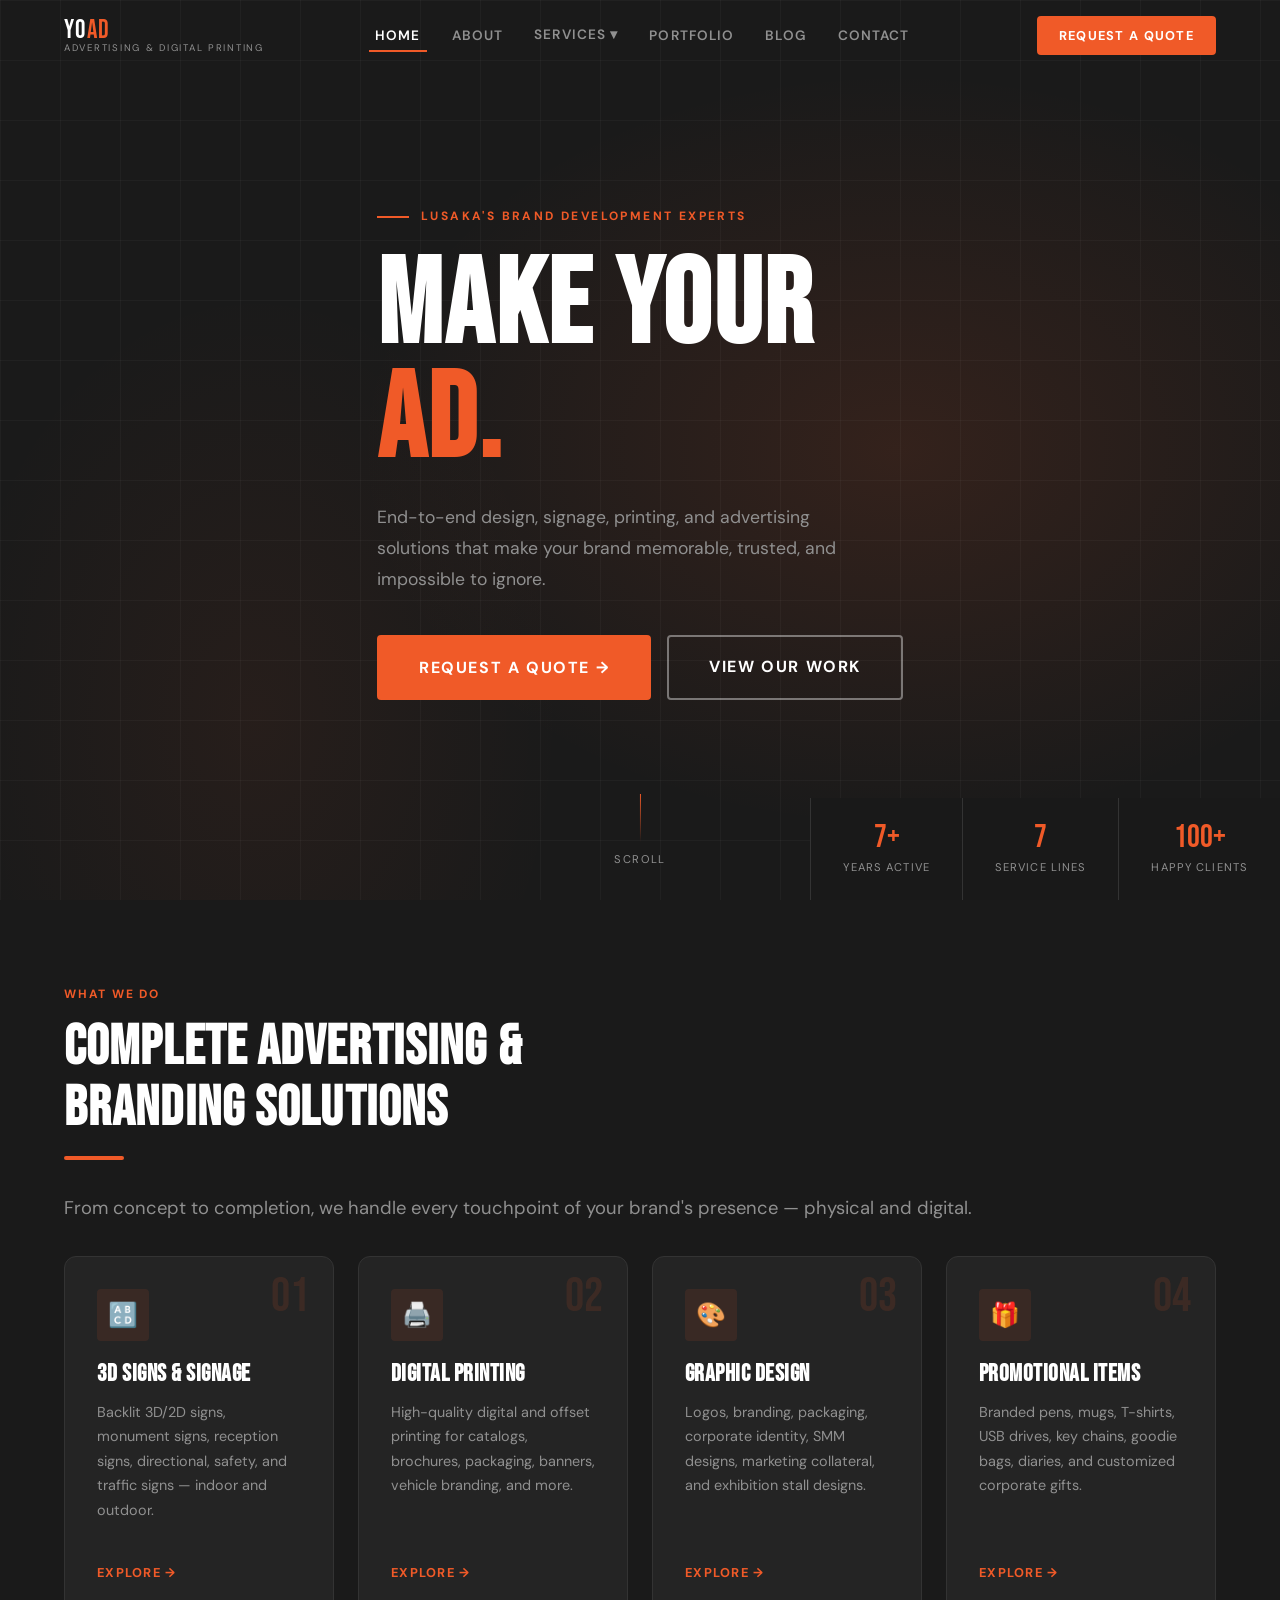
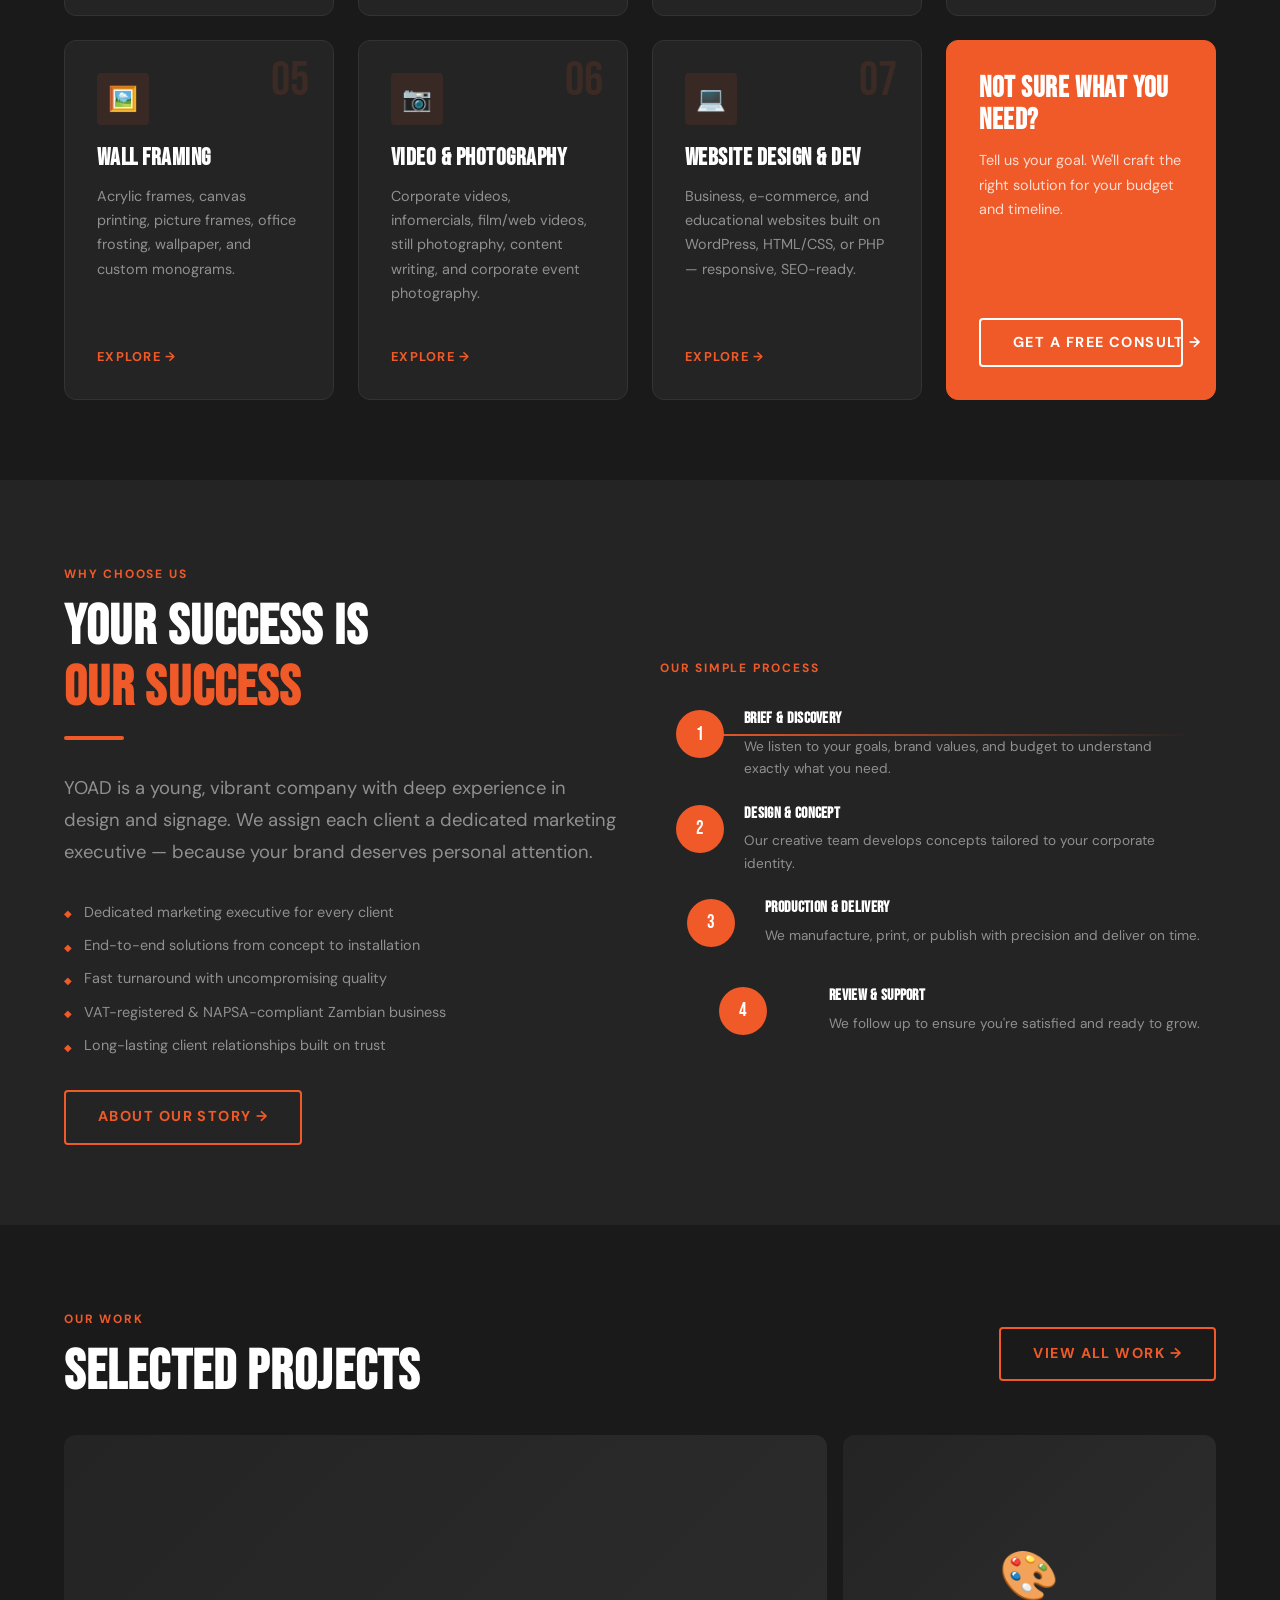
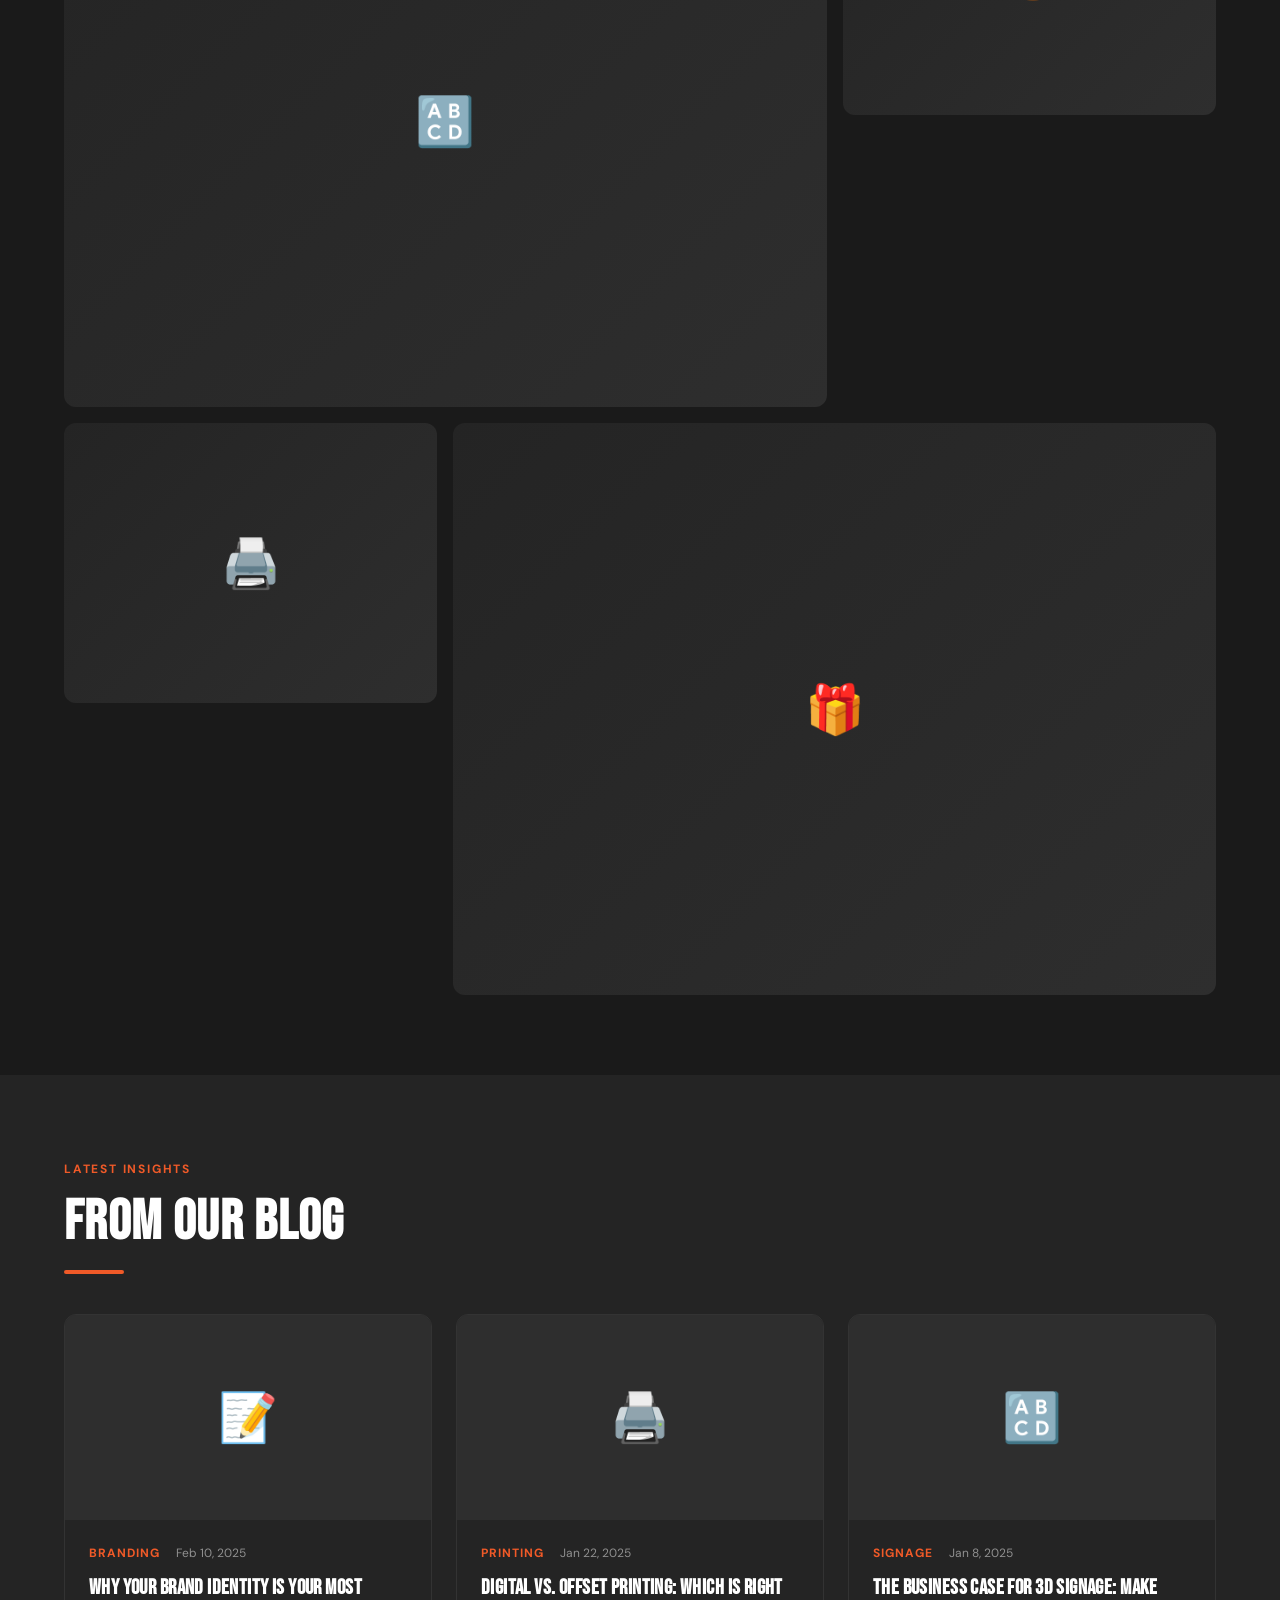
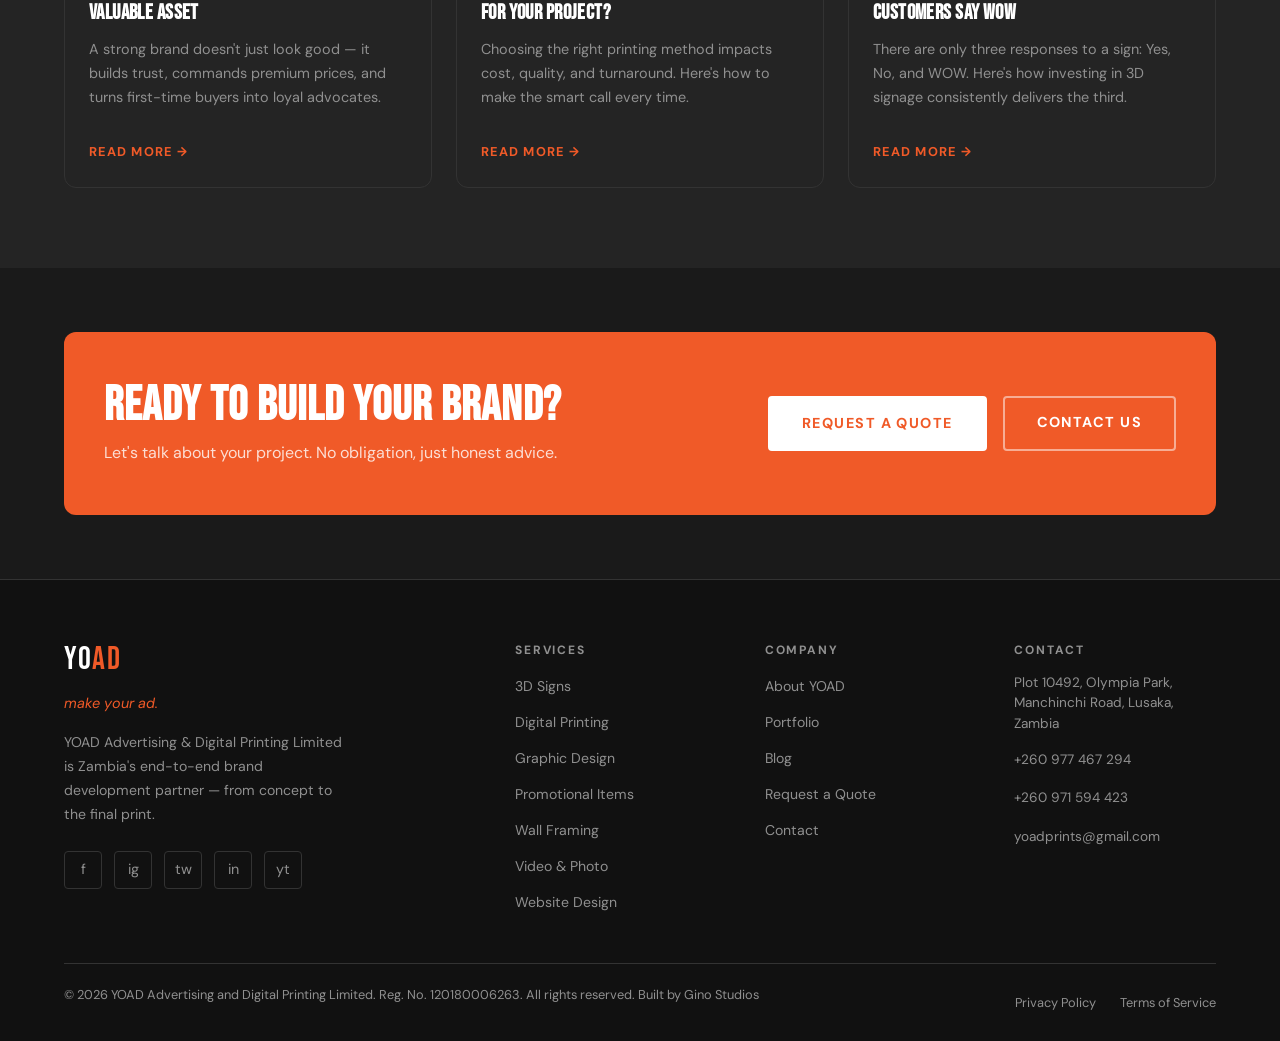
==== commit 1fc5a6f3: "Update index.html Footer adjustment to incorporate "Built by"" ====
--- a/index.html
+++ b/index.html
@@ -541,7 +541,7 @@
       </div>
 
       <div class="footer__bottom">
-        <p>&copy; <span id="year"></span> YOAD Advertising and Digital Printing Limited. Reg. No. 120180006263. All rights reserved.</p>
+        <p>&copy; <span id="year"></span> YOAD Advertising and Digital Printing Limited. Reg. No. 120180006263. All rights reserved. Built by Gino Studios</p>
         <div class="footer__bottom-links" role="list">
           <a href="privacy.html">Privacy Policy</a>
           <a href="terms.html">Terms of Service</a>
